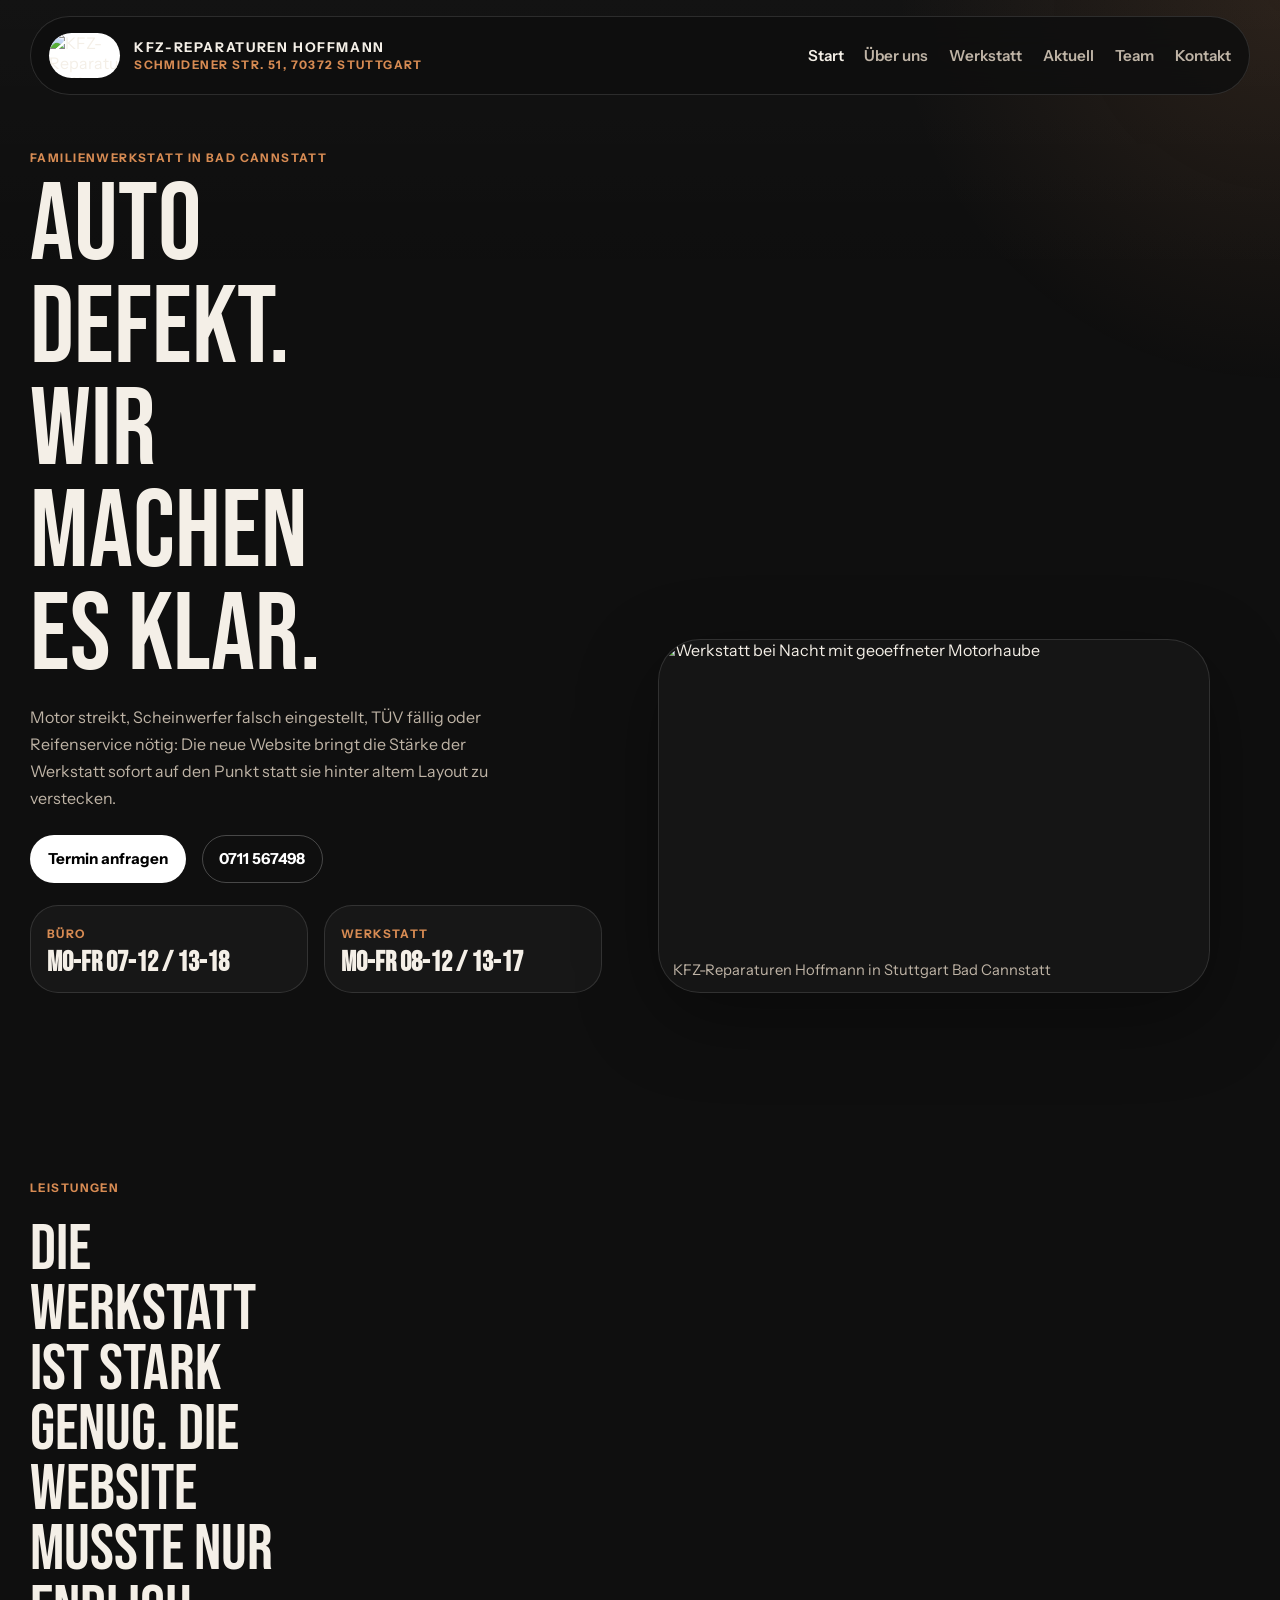
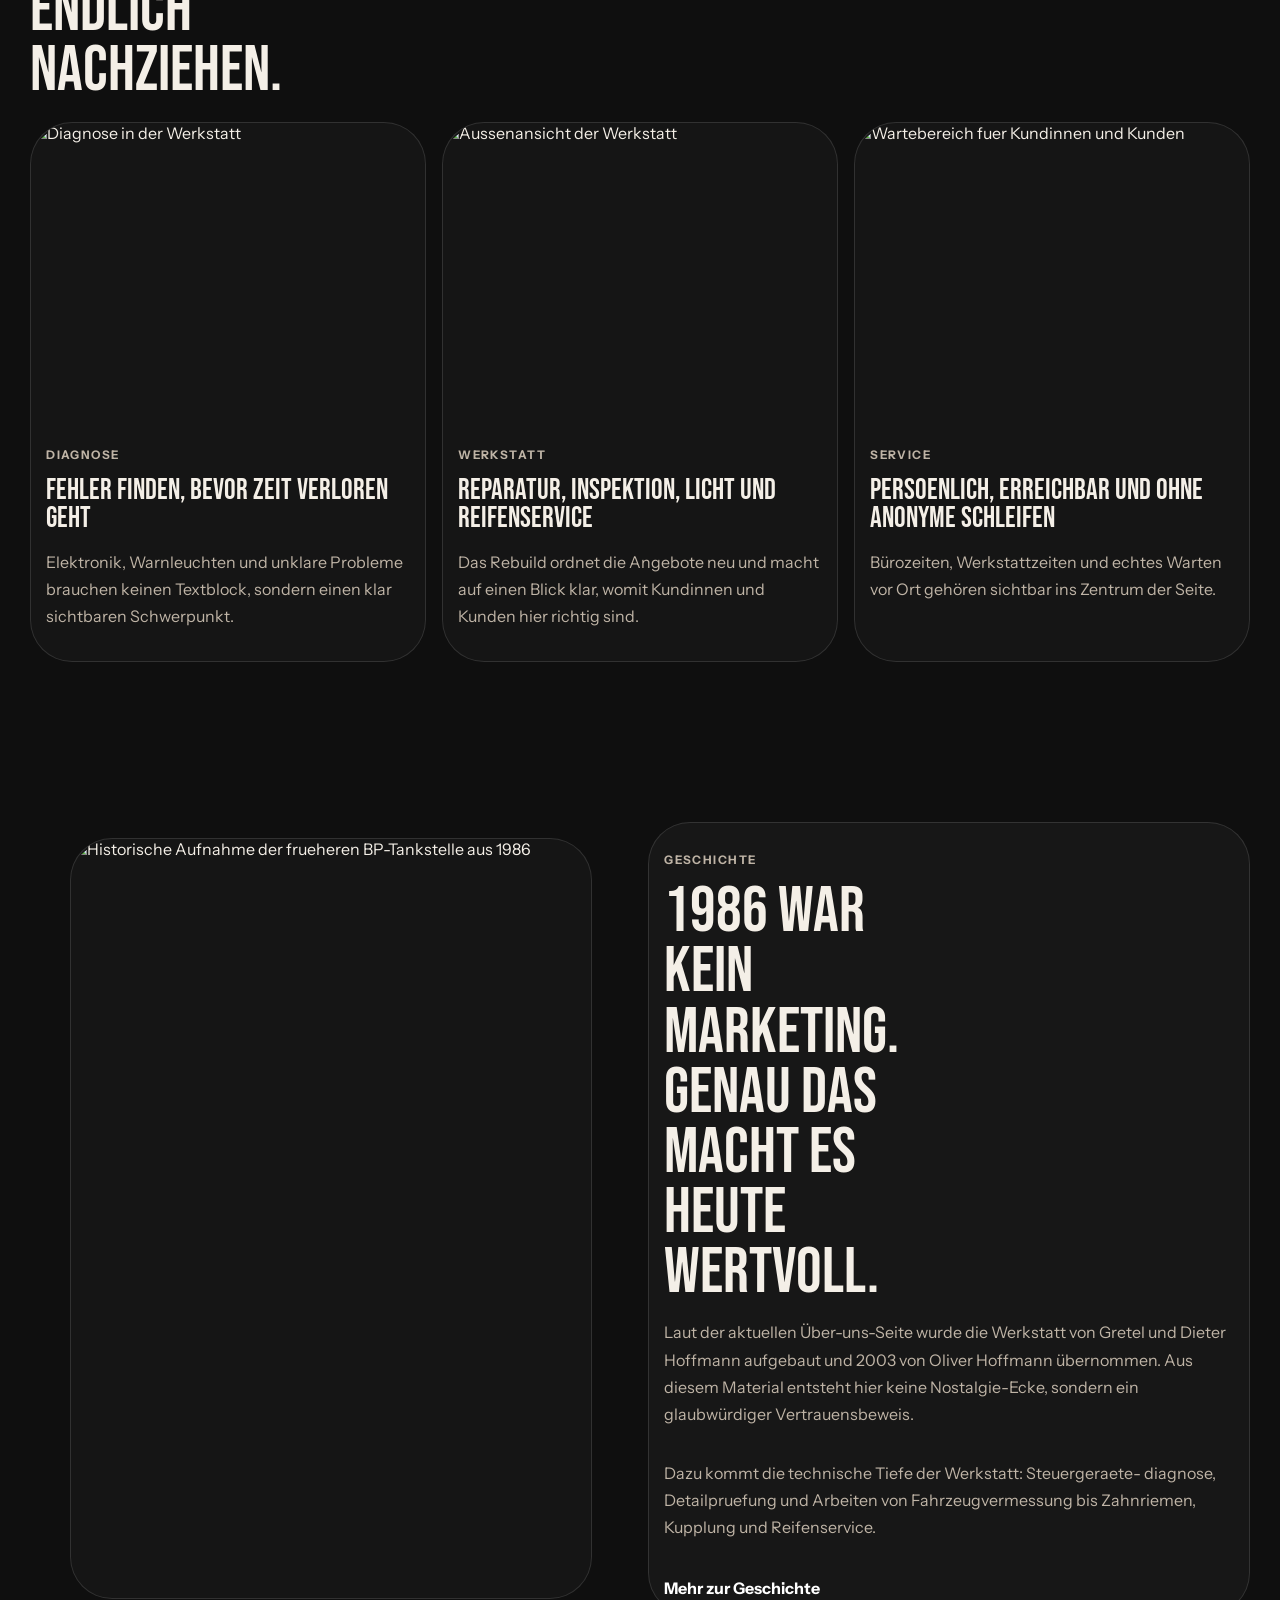
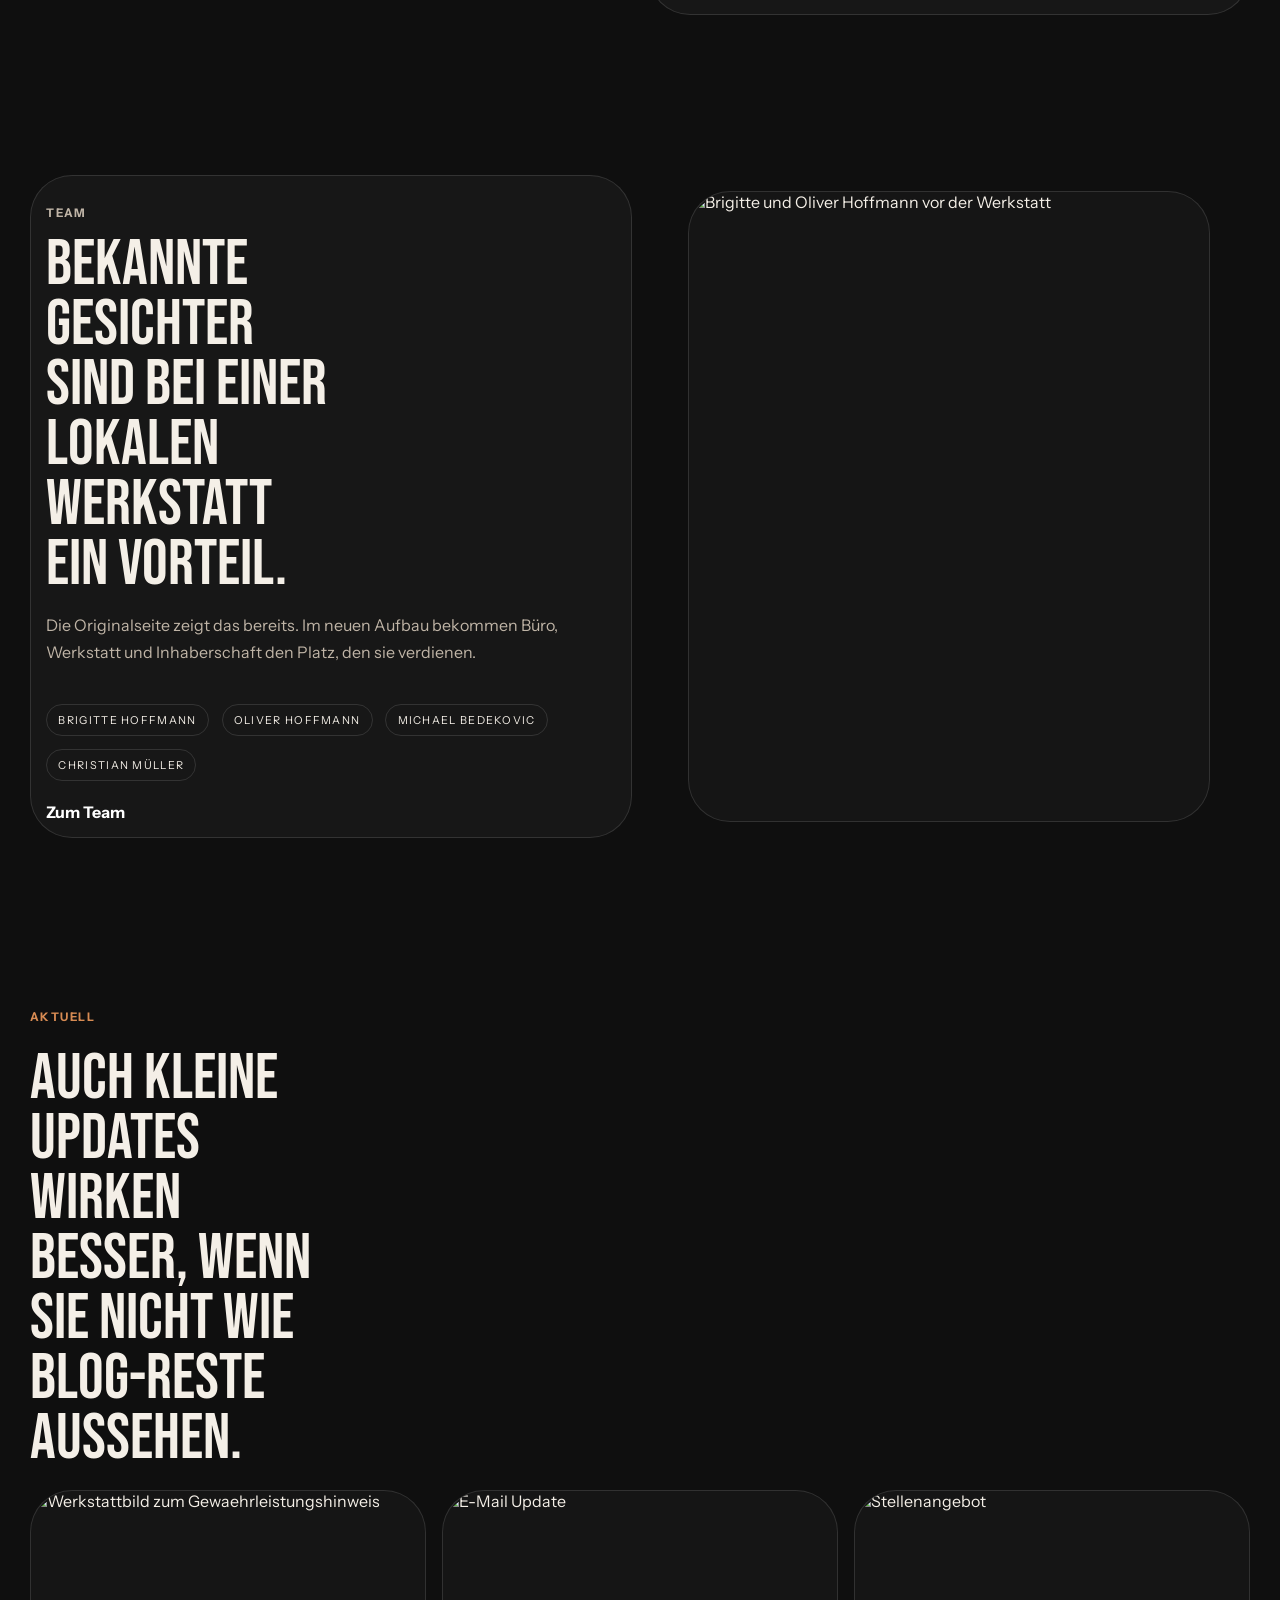
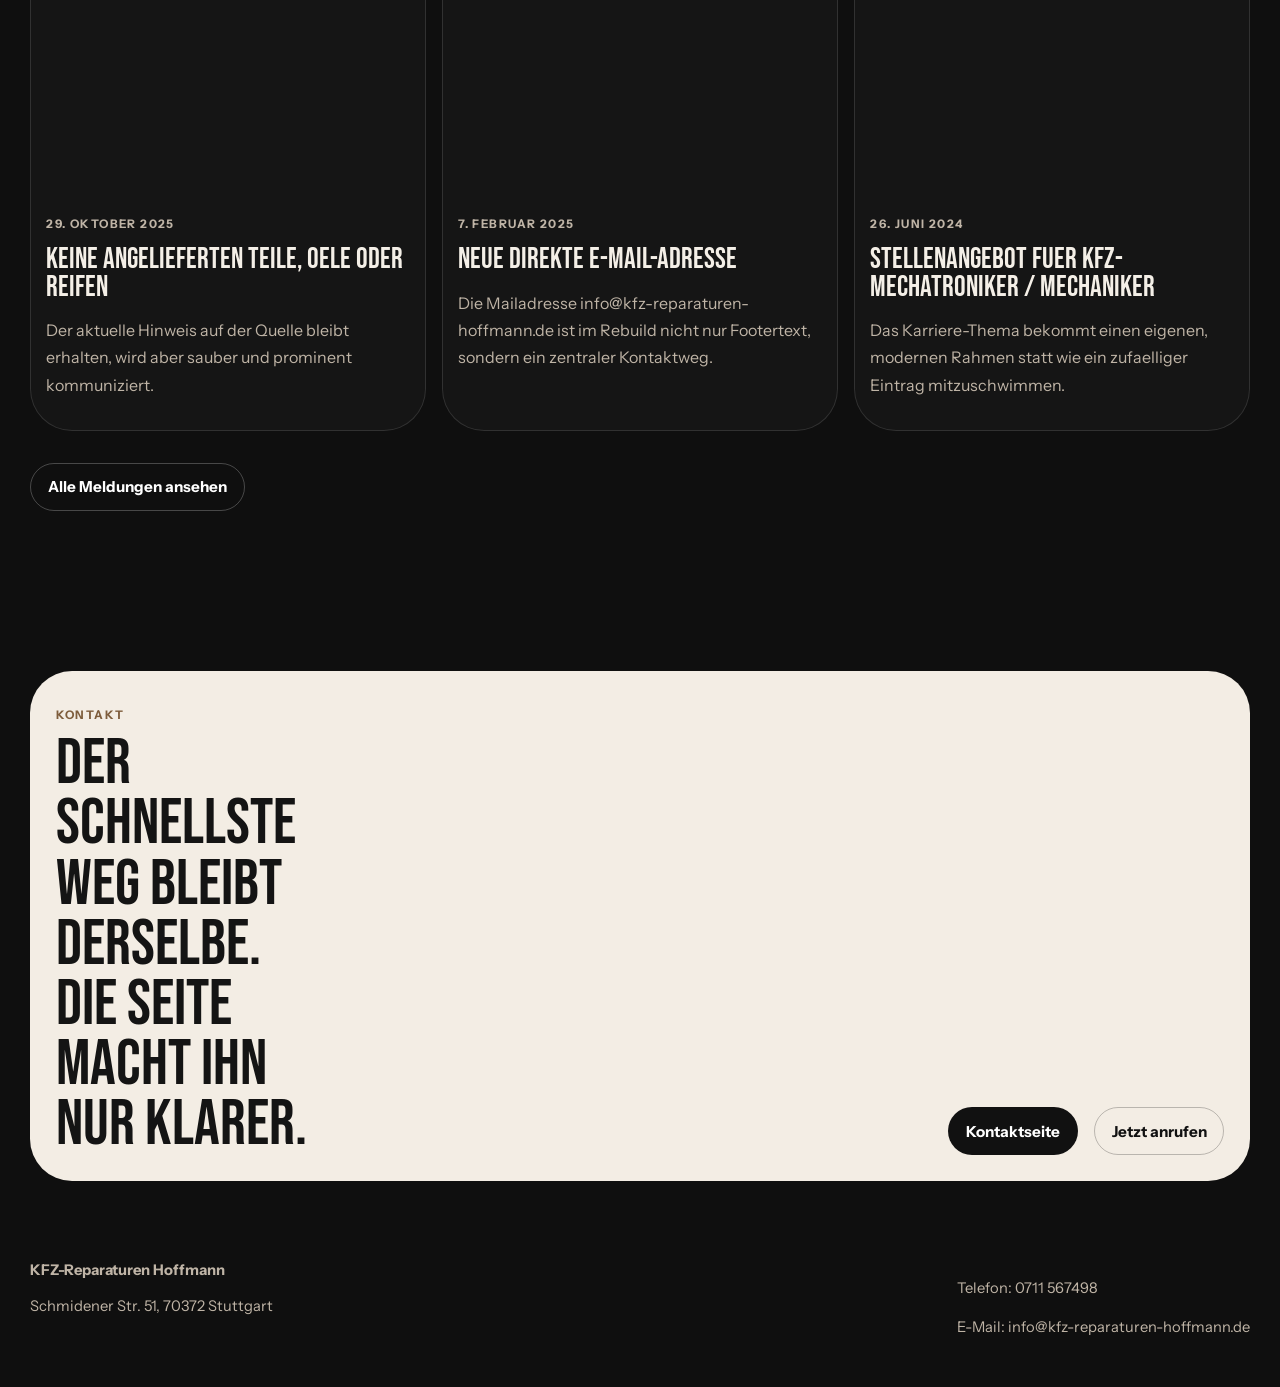
==== index.html @ 2d70da94 "Add files via upload" ====
<!DOCTYPE html>
<html lang="de">
  <head>
    <meta charset="UTF-8" />
    <meta name="viewport" content="width=device-width, initial-scale=1.0" />
    <title>KFZ-Reparaturen Hoffmann | Modernes Rebuild</title>
    <meta
      name="description"
      content="Modernes Rebuild fuer KFZ-Reparaturen Hoffmann mit echten Bildern, klarer Struktur und starker Werkstatt-Praesenz."
    />
    <link rel="preconnect" href="https://fonts.googleapis.com" />
    <link rel="preconnect" href="https://fonts.gstatic.com" crossorigin />
    <link
      href="https://fonts.googleapis.com/css2?family=Bebas+Neue&family=Instrument+Sans:wght@400;500;600;700&display=swap"
      rel="stylesheet"
    />
    <link rel="stylesheet" href="styles.css" />
  </head>
  <body data-page="index.html">
    <header class="site-header">
      <a class="brand" href="index.html">
        <img
          class="brand-mark"
          src="assets/images/Schluesselfreigestellt22.jpg"
          alt="KFZ-Reparaturen Hoffmann"
        />
        <span class="brand-copy">
          <span class="brand-title">KFZ-Reparaturen Hoffmann</span>
          <span class="brand-subtitle">Schmidener Str. 51, 70372 Stuttgart</span>
        </span>
      </a>

      <button
        class="menu-toggle"
        type="button"
        aria-controls="main-nav"
        aria-expanded="false"
      >
        Men&uuml;
      </button>

      <nav id="main-nav" class="main-nav" aria-label="Hauptnavigation">
        <a href="index.html">Start</a>
        <a href="ueber-uns.html">&Uuml;ber uns</a>
        <a href="werkstatt.html">Werkstatt</a>
        <a href="aktuell.html">Aktuell</a>
        <a href="team.html">Team</a>
        <a href="kontakt.html">Kontakt</a>
      </nav>
    </header>

    <main>
      <section class="hero hero--home section">
        <div class="hero-grid">
          <div class="hero-copy reveal">
            <p class="eyebrow">Familienwerkstatt in Bad Cannstatt</p>
            <h1>Auto defekt. Wir machen es klar.</h1>
            <p class="hero-text">
              Motor streikt, Scheinwerfer falsch eingestellt, T&Uuml;V f&auml;llig
              oder Reifenservice n&ouml;tig: Die neue Website bringt die
              St&auml;rke der Werkstatt sofort auf den Punkt statt sie hinter
              altem Layout zu verstecken.
            </p>

            <div class="button-row">
              <a class="button button--solid" href="kontakt.html"
                >Termin anfragen</a
              >
              <a class="button button--line" href="tel:+49711567498"
                >0711 567498</a
              >
            </div>

            <div class="fact-grid">
              <div class="fact-card">
                <span class="fact-label">B&uuml;ro</span>
                <strong>Mo-Fr 07-12 / 13-18</strong>
              </div>
              <div class="fact-card">
                <span class="fact-label">Werkstatt</span>
                <strong>Mo-Fr 08-12 / 13-17</strong>
              </div>
            </div>
          </div>

          <figure class="hero-media reveal">
            <img
              src="assets/images/Head-nacht-motor1920.jpg"
              alt="Werkstatt bei Nacht mit geoeffneter Motorhaube"
            />
            <figcaption class="hero-caption">
              KFZ-Reparaturen Hoffmann in Stuttgart Bad Cannstatt
            </figcaption>
          </figure>
        </div>
      </section>

      <section class="section">
        <div class="section-intro reveal">
          <p class="eyebrow">Leistungen</p>
          <h2>Die Werkstatt ist stark genug. Die Website musste nur endlich nachziehen.</h2>
        </div>

        <div class="grid grid--features">
          <article class="image-card reveal">
            <div class="image-card__media">
              <img
                src="assets/images/131213_ar_KFZ-Hoffmann19-diagnose.jpg"
                alt="Diagnose in der Werkstatt"
                loading="lazy"
              />
            </div>
            <div class="image-card__body">
              <p class="card-kicker">Diagnose</p>
              <h3>Fehler finden, bevor Zeit verloren geht</h3>
              <p>
                Elektronik, Warnleuchten und unklare Probleme brauchen keinen
                Textblock, sondern einen klar sichtbaren Schwerpunkt.
              </p>
            </div>
          </article>

          <article class="image-card reveal">
            <div class="image-card__media">
              <img
                src="assets/images/131211_ar_werkstatt.jpg"
                alt="Aussenansicht der Werkstatt"
                loading="lazy"
              />
            </div>
            <div class="image-card__body">
              <p class="card-kicker">Werkstatt</p>
              <h3>Reparatur, Inspektion, Licht und Reifenservice</h3>
              <p>
                Das Rebuild ordnet die Angebote neu und macht auf einen Blick
                klar, womit Kundinnen und Kunden hier richtig sind.
              </p>
            </div>
          </article>

          <article class="image-card reveal">
            <div class="image-card__media">
              <img
                src="assets/images/131211_ar_Hoffmann-KFZ01-warten.jpg"
                alt="Wartebereich fuer Kundinnen und Kunden"
                loading="lazy"
              />
            </div>
            <div class="image-card__body">
              <p class="card-kicker">Service</p>
              <h3>Persoenlich, erreichbar und ohne anonyme Schleifen</h3>
              <p>
                B&uuml;rozeiten, Werkstattzeiten und echtes Warten vor Ort
                geh&ouml;ren sichtbar ins Zentrum der Seite.
              </p>
            </div>
          </article>
        </div>
      </section>

      <section class="section">
        <div class="split">
          <figure class="panel panel--image reveal">
            <img
              src="assets/images/IMG_KFZHoffmann-BP1986.jpg"
              alt="Historische Aufnahme der frueheren BP-Tankstelle aus 1986"
              loading="lazy"
            />
          </figure>

          <article class="panel panel--text reveal">
            <p class="eyebrow">Geschichte</p>
            <h2>1986 war kein Marketing. Genau das macht es heute wertvoll.</h2>
            <p>
              Laut der aktuellen &Uuml;ber-uns-Seite wurde die Werkstatt von
              Gretel und Dieter Hoffmann aufgebaut und 2003 von Oliver
              Hoffmann &uuml;bernommen. Aus diesem Material entsteht hier keine
              Nostalgie-Ecke, sondern ein glaubw&uuml;rdiger Vertrauensbeweis.
            </p>
            <p>
              Dazu kommt die technische Tiefe der Werkstatt: Steuergeraete-
              diagnose, Detailpruefung und Arbeiten von Fahrzeugvermessung bis
              Zahnriemen, Kupplung und Reifenservice.
            </p>
            <a class="text-link" href="ueber-uns.html">Mehr zur Geschichte</a>
          </article>
        </div>
      </section>

      <section class="section">
        <div class="split">
          <article class="panel panel--text reveal">
            <p class="eyebrow">Team</p>
            <h2>Bekannte Gesichter sind bei einer lokalen Werkstatt ein Vorteil.</h2>
            <p>
              Die Originalseite zeigt das bereits. Im neuen Aufbau bekommen
              B&uuml;ro, Werkstatt und Inhaberschaft den Platz, den sie
              verdienen.
            </p>
            <div class="mini-list">
              <span>Brigitte Hoffmann</span>
              <span>Oliver Hoffmann</span>
              <span>Michael Bedekovic</span>
              <span>Christian M&uuml;ller</span>
            </div>
            <a class="text-link" href="team.html">Zum Team</a>
          </article>

          <figure class="panel panel--image reveal">
            <img
              src="assets/images/131213_ar_KFZ-Hoffmann38-diechefs.jpg"
              alt="Brigitte und Oliver Hoffmann vor der Werkstatt"
              loading="lazy"
            />
          </figure>
        </div>
      </section>

      <section class="section">
        <div class="section-intro reveal">
          <p class="eyebrow">Aktuell</p>
          <h2>Auch kleine Updates wirken besser, wenn sie nicht wie Blog-Reste aussehen.</h2>
        </div>

        <div class="grid grid--news">
          <article class="news-card reveal">
            <img
              src="assets/images/kfz-werkstatt-pexels-maltelu-2244746.jpg"
              alt="Werkstattbild zum Gewaehrleistungshinweis"
              loading="lazy"
            />
            <div class="news-card__body">
              <p class="news-date">29. Oktober 2025</p>
              <h3>Keine angelieferten Teile, Oele oder Reifen</h3>
              <p>
                Der aktuelle Hinweis auf der Quelle bleibt erhalten, wird aber
                sauber und prominent kommuniziert.
              </p>
            </div>
          </article>

          <article class="news-card reveal">
            <img
              src="assets/images/e-Mail-pexels-padrinan-1591062.jpg"
              alt="E-Mail Update"
              loading="lazy"
            />
            <div class="news-card__body">
              <p class="news-date">7. Februar 2025</p>
              <h3>Neue direkte E-Mail-Adresse</h3>
              <p>
                Die Mailadresse info@kfz-reparaturen-hoffmann.de ist im
                Rebuild nicht nur Footertext, sondern ein zentraler Kontaktweg.
              </p>
            </div>
          </article>

          <article class="news-card reveal">
            <img
              src="assets/images/bewerbung-pexels-fauxels-3184465.jpg"
              alt="Stellenangebot"
              loading="lazy"
            />
            <div class="news-card__body">
              <p class="news-date">26. Juni 2024</p>
              <h3>Stellenangebot fuer KFZ-Mechatroniker / Mechaniker</h3>
              <p>
                Das Karriere-Thema bekommt einen eigenen, modernen Rahmen statt
                wie ein zufaelliger Eintrag mitzuschwimmen.
              </p>
            </div>
          </article>
        </div>

        <div class="section-cta reveal">
          <a class="button button--line" href="aktuell.html">Alle Meldungen ansehen</a>
        </div>
      </section>

      <section class="section">
        <div class="cta-panel reveal">
          <div>
            <p class="eyebrow">Kontakt</p>
            <h2>Der schnellste Weg bleibt derselbe. Die Seite macht ihn nur klarer.</h2>
          </div>
          <div class="button-row">
            <a class="button button--solid" href="kontakt.html">Kontaktseite</a>
            <a class="button button--line" href="tel:+49711567498">Jetzt anrufen</a>
          </div>
        </div>
      </section>
    </main>

    <footer class="site-footer">
      <div>
        <strong>KFZ-Reparaturen Hoffmann</strong>
        <p>Schmidener Str. 51, 70372 Stuttgart</p>
      </div>
      <div>
        <p>Telefon: 0711 567498</p>
        <p>E-Mail: info@kfz-reparaturen-hoffmann.de</p>
      </div>
    </footer>

    <script src="script.js"></script>
  </body>
</html>
---- styles.css ----
:root {
  --bg: #0f0f0f;
  --bg-soft: #171717;
  --panel: #151515;
  --line: rgba(255, 255, 255, 0.12);
  --line-strong: rgba(255, 255, 255, 0.24);
  --text: #f4efe7;
  --muted: #bfb4a6;
  --accent: #d78b53;
  --shadow: 0 24px 80px rgba(0, 0, 0, 0.35);
  --radius-sm: 18px;
  --radius-md: 28px;
  --radius-lg: 42px;
  --content: 1220px;
}

*,
*::before,
*::after {
  box-sizing: border-box;
}

html {
  scroll-behavior: smooth;
}

body {
  margin: 0;
  font-family: "Instrument Sans", sans-serif;
  background: var(--bg);
  color: var(--text);
}

body::before {
  content: "";
  position: fixed;
  inset: 0;
  pointer-events: none;
  background:
    radial-gradient(circle at top right, rgba(215, 139, 83, 0.12), transparent 24rem),
    linear-gradient(180deg, rgba(255, 255, 255, 0.02), transparent 18rem);
  z-index: -1;
}

img {
  display: block;
  max-width: 100%;
}

a {
  color: inherit;
  text-decoration: none;
}

button,
input,
textarea {
  font: inherit;
}

.site-header,
.section,
.site-footer {
  width: min(calc(100% - 2rem), var(--content));
  margin-inline: auto;
}

.site-header {
  position: sticky;
  top: 1rem;
  z-index: 20;
  margin-top: 1rem;
  padding: 1rem 1.15rem;
  display: flex;
  align-items: center;
  justify-content: space-between;
  gap: 1rem;
  background: rgba(15, 15, 15, 0.86);
  border: 1px solid var(--line);
  border-radius: 999px;
  backdrop-filter: blur(16px);
}

.brand {
  display: flex;
  align-items: center;
  gap: 0.9rem;
  min-width: 0;
}

.brand-mark {
  width: 4.4rem;
  height: 2.8rem;
  object-fit: cover;
  border-radius: 999px;
  background: white;
}

.brand-copy {
  display: grid;
  gap: 0.14rem;
}

.brand-title,
.brand-subtitle,
.eyebrow,
.fact-label,
.card-kicker,
.news-date,
.contact-label,
.hours-label,
.mini-list span {
  text-transform: uppercase;
  letter-spacing: 0.12em;
}

.brand-title {
  font-size: 0.84rem;
  font-weight: 700;
}

.brand-subtitle,
.eyebrow,
.fact-label,
.card-kicker,
.news-date,
.contact-label,
.hours-label {
  color: var(--accent);
  font-size: 0.74rem;
  font-weight: 700;
}

.main-nav {
  display: flex;
  align-items: center;
  gap: 1.3rem;
}

.main-nav a {
  color: var(--muted);
  font-weight: 600;
  font-size: 0.95rem;
}

.main-nav a:hover,
.main-nav a:focus-visible,
.main-nav a.is-active {
  color: var(--text);
}

.menu-toggle {
  display: none;
  border: 0;
  border-radius: 999px;
  padding: 0.72rem 0.92rem;
  background: white;
  color: black;
  font-weight: 700;
  cursor: pointer;
}

.section {
  padding: 5rem 0;
}

.hero,
.page-hero {
  padding-top: 2.75rem;
}

.hero-grid,
.split,
.grid,
.contact-layout,
.hours-grid,
.arrival-layout {
  display: grid;
  gap: 1rem;
}

.hero-grid {
  grid-template-columns: 0.95fr 1.05fr;
  align-items: end;
}

.hero-copy {
  padding-bottom: 1rem;
}

h1,
h2,
h3 {
  margin: 0;
  font-family: "Bebas Neue", sans-serif;
  line-height: 0.94;
  font-weight: 400;
}

h1 {
  max-width: 7ch;
  font-size: clamp(3.8rem, 8.5vw, 7.25rem);
  margin-top: 0.45rem;
}

h2 {
  max-width: 11ch;
  font-size: clamp(2.35rem, 5vw, 4.25rem);
}

h3 {
  font-size: clamp(1.45rem, 2.3vw, 1.95rem);
  margin-top: 0.6rem;
}

.hero-text,
.section-intro > p:last-child,
.image-card__body p,
.panel--text p,
.news-card__body p,
.site-footer p,
.team-copy p,
.contact-form label,
.arrival-copy p,
.hours-card p,
.page-hero__copy p {
  color: var(--muted);
  line-height: 1.7;
}

.hero-text {
  max-width: 42ch;
  margin: 1rem 0 0;
}

.button-row {
  display: flex;
  flex-wrap: wrap;
  gap: 1rem;
  margin-top: 1.4rem;
}

.button {
  min-height: 3rem;
  padding: 0 1.05rem;
  border-radius: 999px;
  display: inline-flex;
  align-items: center;
  justify-content: center;
  border: 1px solid transparent;
  font-weight: 700;
  font-size: 0.95rem;
  cursor: pointer;
  transition: background-color 180ms ease, color 180ms ease, border-color 180ms ease;
}

.button--solid {
  background: white;
  color: black;
}

.button--solid:hover,
.button--solid:focus-visible {
  background: #ece4d8;
}

.button--line {
  border-color: var(--line-strong);
  color: white;
}

.button--line:hover,
.button--line:focus-visible {
  border-color: white;
}

.hero-media,
.panel,
.image-card,
.news-card,
.team-card,
.hours-card,
.contact-card,
.contact-form,
.arrival-card,
.cta-panel {
  border-radius: var(--radius-lg);
  overflow: hidden;
}

.hero-media,
.panel,
.image-card,
.news-card,
.team-card,
.hours-card,
.contact-card,
.contact-form,
.arrival-card {
  background: var(--panel);
  border: 1px solid var(--line);
}

.hero-media {
  box-shadow: var(--shadow);
}

.hero-media img {
  width: 100%;
  aspect-ratio: 16 / 9;
  object-fit: cover;
}

.hero-caption {
  padding: 0.7rem 0.9rem 0.85rem;
  color: var(--muted);
  font-size: 0.92rem;
}

.fact-grid {
  margin-top: 1.4rem;
  display: grid;
  grid-template-columns: repeat(2, minmax(0, 1fr));
  gap: 1rem;
}

.fact-card,
.hours-card,
.contact-card {
  padding: 1rem;
}

.fact-card {
  border: 1px solid var(--line);
  border-radius: var(--radius-md);
  background: var(--bg-soft);
}

.fact-card strong,
.hours-card strong,
.contact-link {
  display: block;
  margin-top: 0.45rem;
  font-family: "Bebas Neue", sans-serif;
  font-size: clamp(1.45rem, 2.2vw, 2.1rem);
  line-height: 0.95;
}

.section-intro {
  display: grid;
  gap: 0.8rem;
  margin-bottom: 1.3rem;
}

.grid--features,
.grid--news,
.grid--three {
  grid-template-columns: repeat(3, minmax(0, 1fr));
}

.grid--team {
  grid-template-columns: repeat(4, minmax(0, 1fr));
}

.grid--two,
.hours-grid {
  grid-template-columns: repeat(2, minmax(0, 1fr));
}

.image-card__media img,
.news-card img,
.team-card img,
.panel--image img,
.arrival-card img,
.page-hero__media img {
  width: 100%;
  object-fit: cover;
}

.image-card__media img,
.news-card img {
  aspect-ratio: 4 / 3;
}

.page-hero__media {
  width: min(calc(100% - 2rem), var(--content));
  margin-inline: auto;
  overflow: hidden;
  border-radius: var(--radius-lg);
  border: 1px solid var(--line);
  background: var(--panel);
}

.page-hero__media img {
  aspect-ratio: 16 / 5.5;
}

.page-hero__copy {
  width: min(calc(100% - 2rem), var(--content));
  margin-inline: auto;
  padding-top: 1.25rem;
  display: grid;
  gap: 0.5rem;
}

.image-card__body,
.news-card__body,
.team-copy,
.panel--text,
.arrival-copy,
.contact-form {
  padding: 0.95rem;
}

.panel--text {
  display: flex;
  flex-direction: column;
  justify-content: center;
  background: var(--bg-soft);
}

.panel--image img {
  height: 100%;
  min-height: 24rem;
}

.split {
  grid-template-columns: 1fr 1fr;
  align-items: stretch;
}

.mini-list {
  display: flex;
  flex-wrap: wrap;
  gap: 0.8rem;
  margin-top: 1.4rem;
}

.mini-list span {
  padding: 0.5rem 0.7rem;
  border-radius: 999px;
  border: 1px solid var(--line);
  color: var(--text);
  font-size: 0.68rem;
}

.text-link {
  color: white;
  font-weight: 700;
  display: inline-block;
  margin-top: 1.3rem;
}

.text-link:hover,
.text-link:focus-visible {
  color: var(--accent);
}

.section-cta {
  margin-top: 2rem;
}

.cta-panel {
  background: #f3ede4;
  color: #141414;
  padding: 1.6rem;
  display: flex;
  align-items: end;
  justify-content: space-between;
  gap: 1rem;
}

.cta-panel .eyebrow {
  color: #7e5d3c;
}

.cta-panel h2 {
  max-width: 10ch;
}

.cta-panel .button--solid {
  background: #111111;
  color: white;
}

.cta-panel .button--line {
  border-color: rgba(0, 0, 0, 0.24);
  color: #111111;
}

.cta-panel .button--line:hover,
.cta-panel .button--line:focus-visible {
  border-color: #111111;
}

.detail-card {
  padding: 1rem;
  border: 1px solid var(--line);
  border-radius: var(--radius-lg);
  background: var(--panel);
}

.detail-card p {
  color: var(--muted);
  line-height: 1.7;
}

.team-card img {
  aspect-ratio: 4 / 5;
}

.role {
  margin-top: 0.4rem;
  color: var(--accent);
  text-transform: uppercase;
  letter-spacing: 0.12em;
  font-size: 0.68rem;
  font-weight: 700;
}

.contact-layout {
  grid-template-columns: 0.9fr 1.1fr;
  align-items: start;
}

.contact-stack {
  display: grid;
  gap: 1rem;
}

.contact-link {
  word-break: break-word;
}

.contact-form {
  display: grid;
  gap: 1rem;
}

.contact-form label {
  display: grid;
  gap: 0.45rem;
  font-weight: 600;
}

.contact-form input,
.contact-form textarea {
  width: 100%;
  border: 1px solid var(--line);
  border-radius: var(--radius-sm);
  background: #111111;
  color: var(--text);
  padding: 0.82rem 0.9rem;
}

.contact-form input:focus,
.contact-form textarea:focus {
  outline: 2px solid rgba(215, 139, 83, 0.3);
  border-color: rgba(215, 139, 83, 0.5);
}

.form-note {
  color: var(--muted);
}

.arrival-layout {
  grid-template-columns: 1fr 1fr;
}

.arrival-card img {
  aspect-ratio: 16 / 10;
}

.arrival-copy {
  background: var(--bg-soft);
}

.site-footer {
  padding: 0 0 2rem;
  display: flex;
  justify-content: space-between;
  gap: 1rem;
  color: var(--muted);
  font-size: 0.92rem;
}

.reveal {
  opacity: 0;
  transform: translateY(20px);
  transition: opacity 600ms ease, transform 600ms ease;
}

.reveal.is-visible {
  opacity: 1;
  transform: translateY(0);
}

@media (max-width: 1100px) {
  .hero-grid,
  .split,
  .grid--features,
  .grid--news,
  .grid--three,
  .contact-layout,
  .arrival-layout {
    grid-template-columns: 1fr;
  }

  .grid--team {
    grid-template-columns: repeat(2, minmax(0, 1fr));
  }

  .cta-panel {
    flex-direction: column;
    align-items: start;
  }
}

@media (max-width: 760px) {
  .site-header {
    display: grid;
    grid-template-columns: 1fr auto;
    border-radius: 30px;
  }

  .menu-toggle {
    display: inline-flex;
    align-items: center;
    justify-content: center;
  }

  .main-nav {
    grid-column: 1 / -1;
    display: none;
    flex-direction: column;
    align-items: flex-start;
    gap: 0.9rem;
    padding-top: 0.6rem;
  }

  .main-nav.is-open {
    display: flex;
  }

  .section {
    padding: 3.75rem 0;
  }

  h1 {
    font-size: clamp(3rem, 16vw, 4.75rem);
  }

  h2 {
    max-width: none;
    font-size: clamp(2rem, 10vw, 3.2rem);
  }

  .fact-grid,
  .grid--two,
  .hours-grid {
    grid-template-columns: 1fr;
  }

  .grid--team {
    grid-template-columns: 1fr;
  }

  .panel--image img {
    min-height: 16rem;
  }

  .site-footer {
    flex-direction: column;
  }

  .brand-mark {
    width: 3.6rem;
    height: 2.4rem;
  }
}
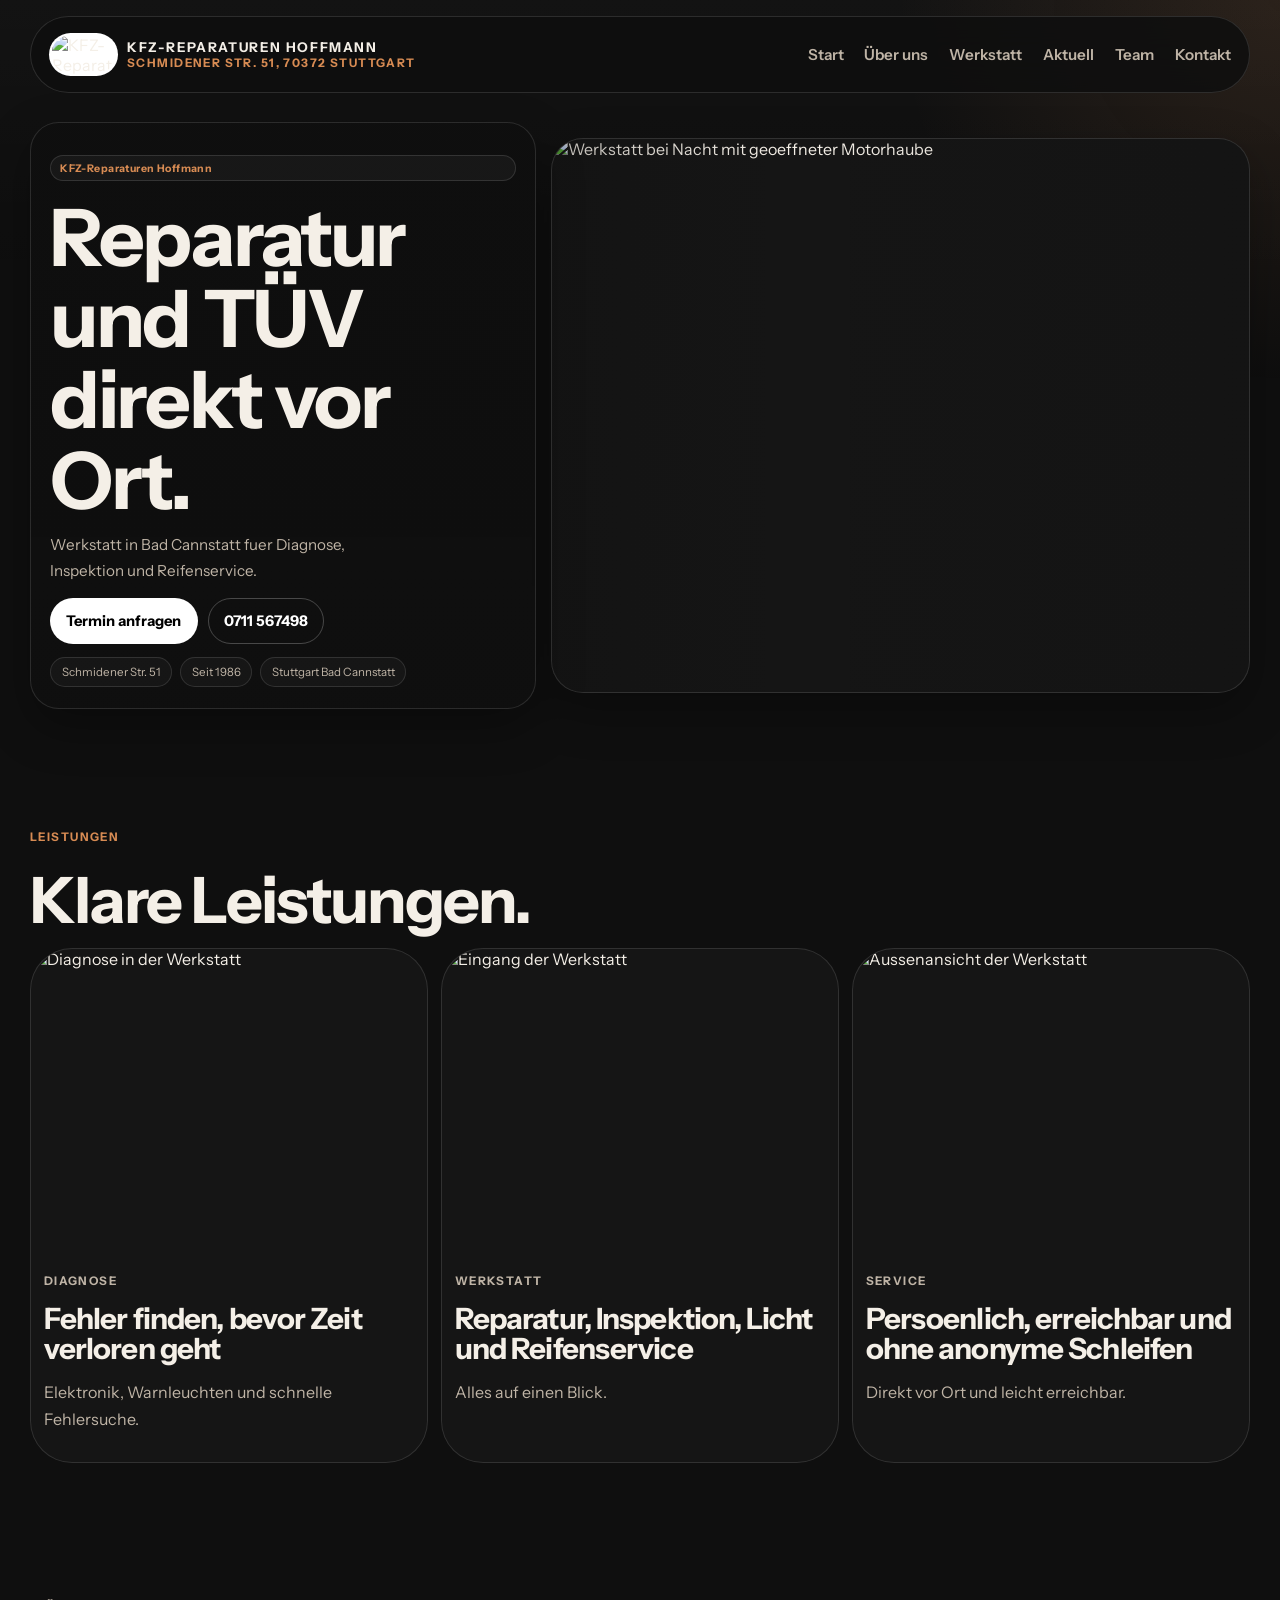
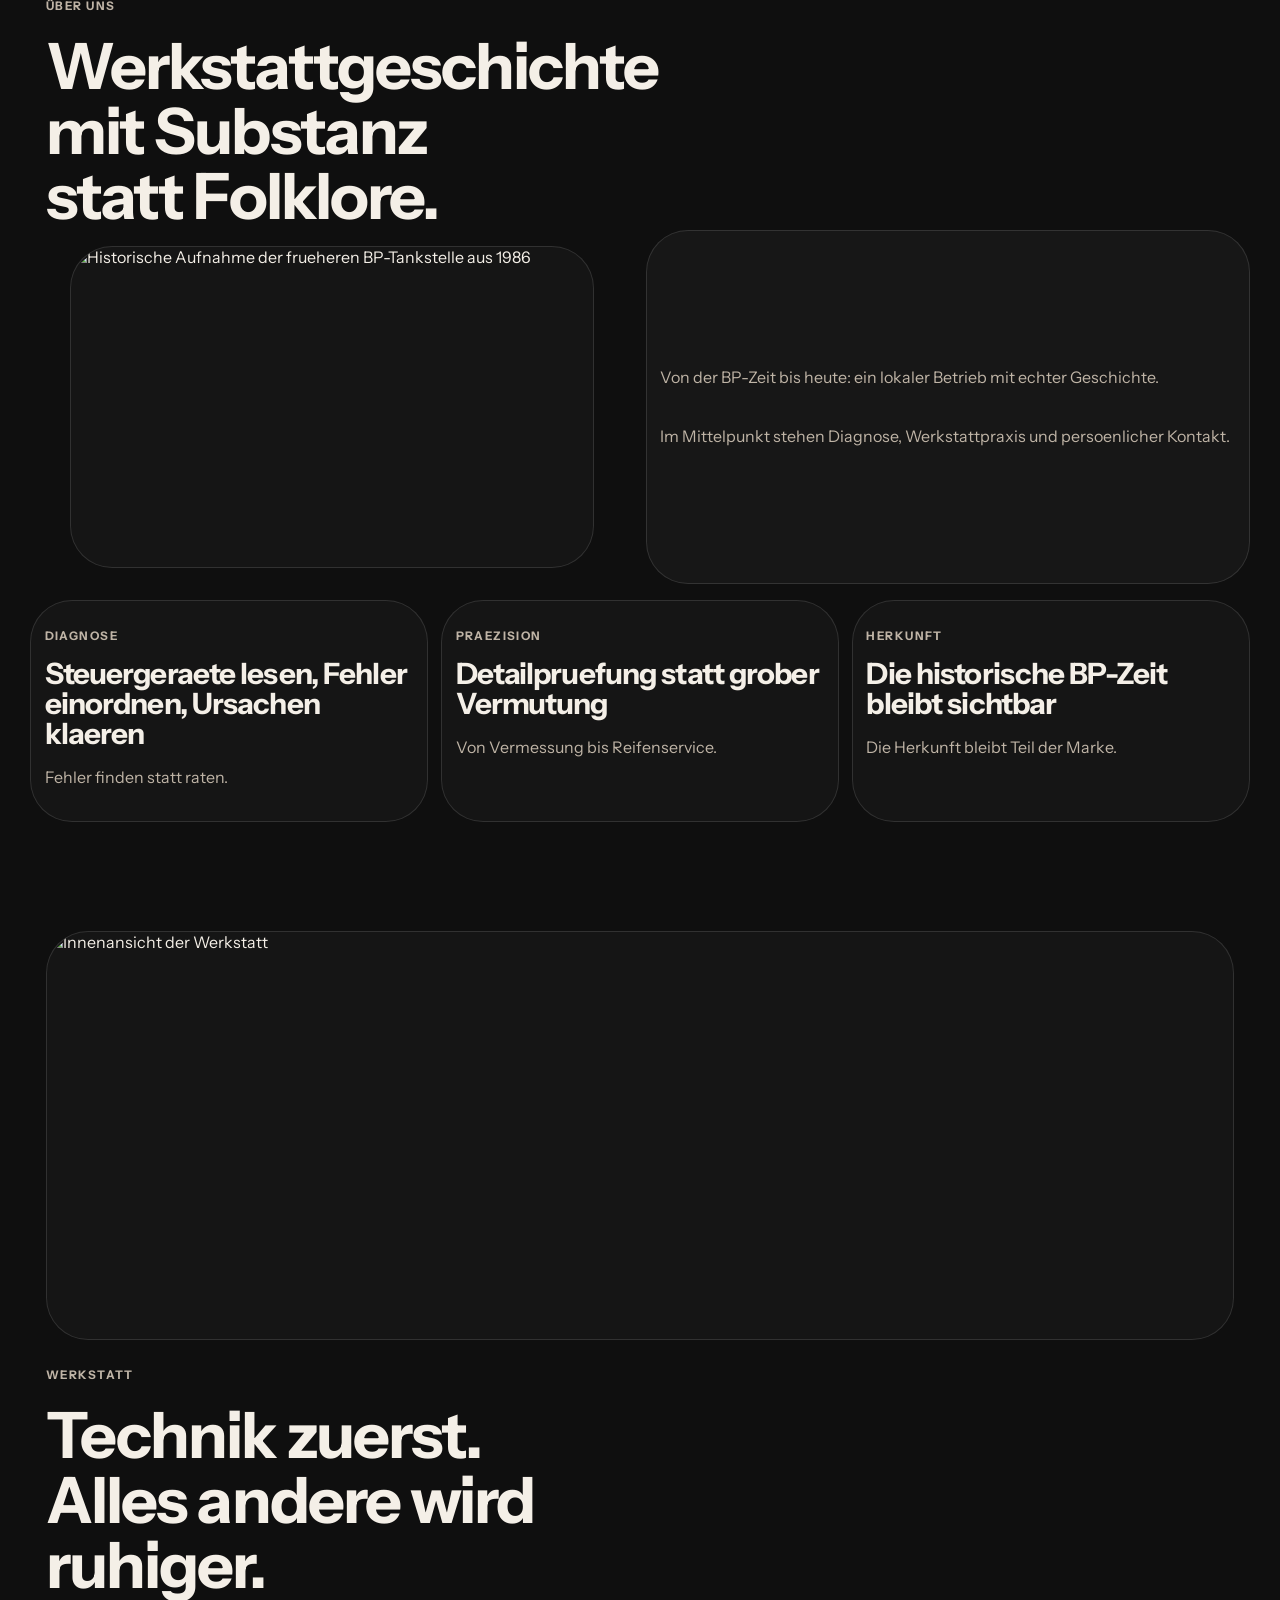
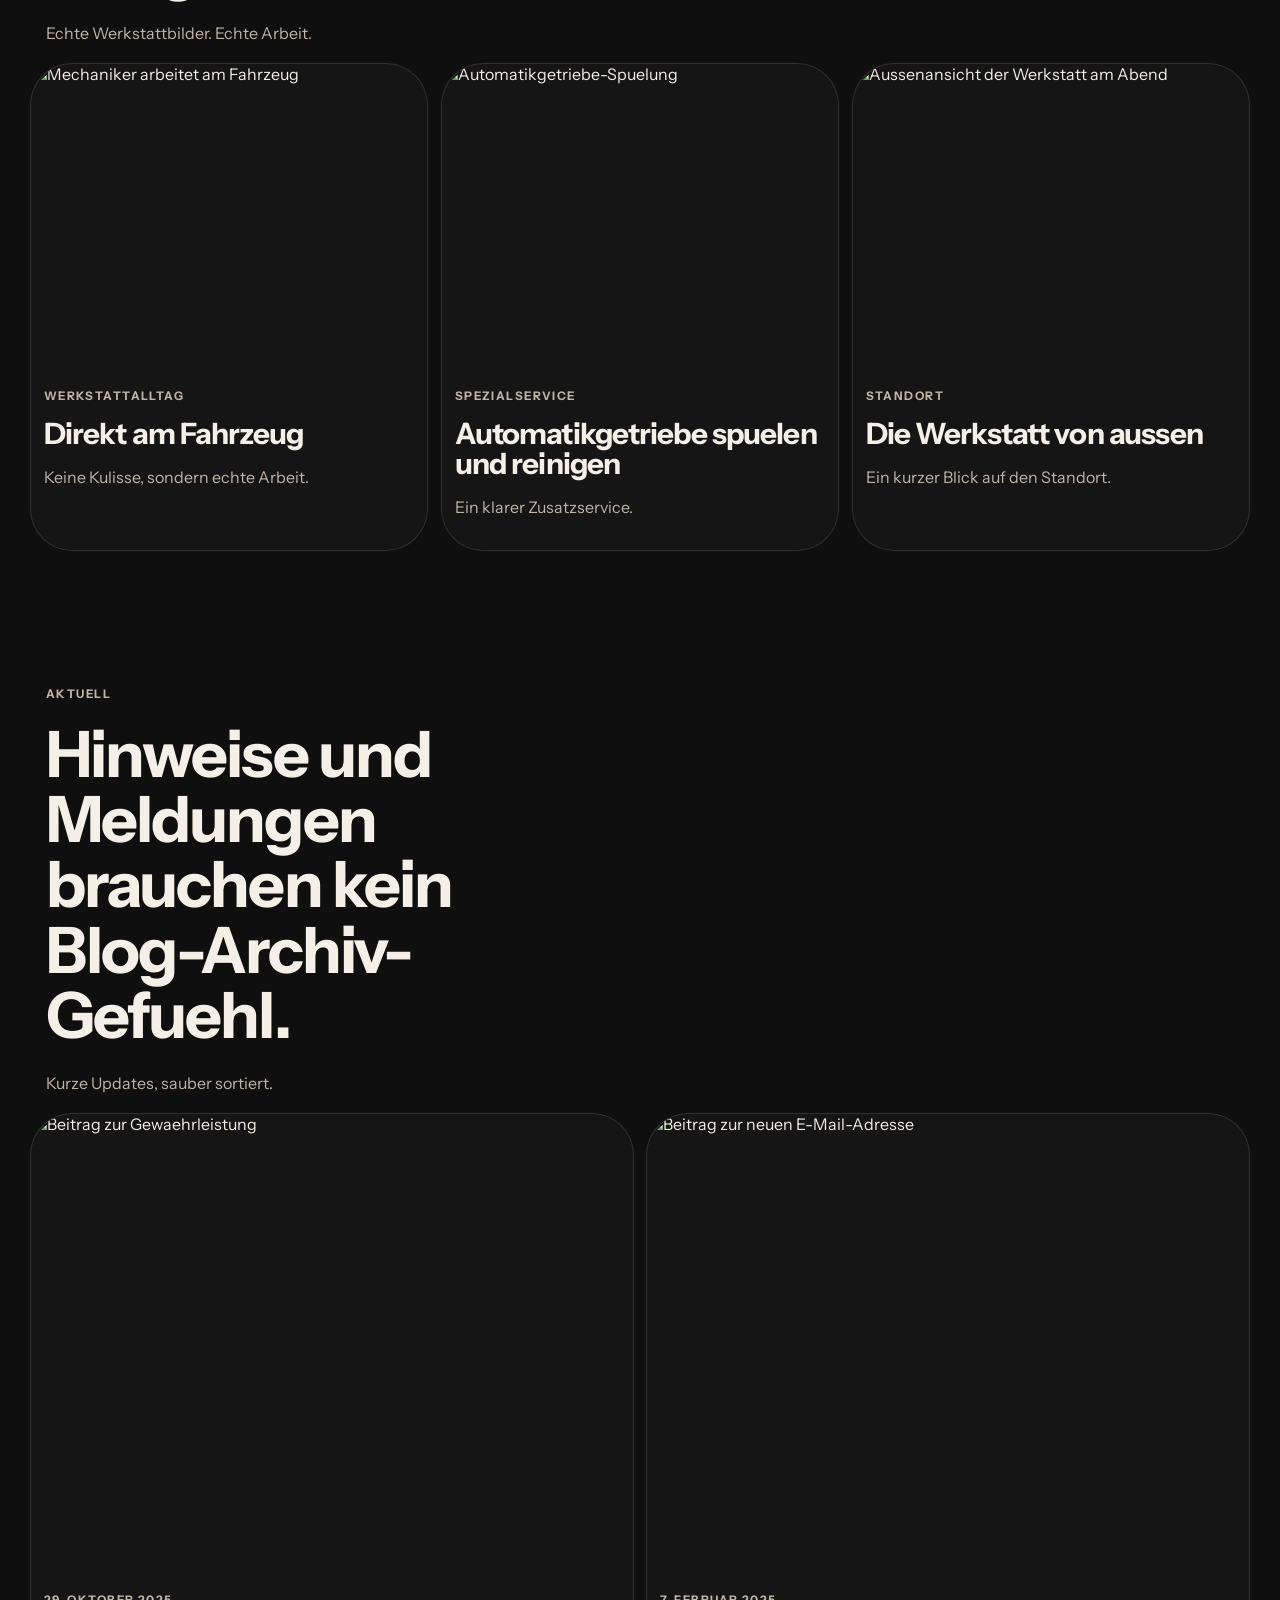
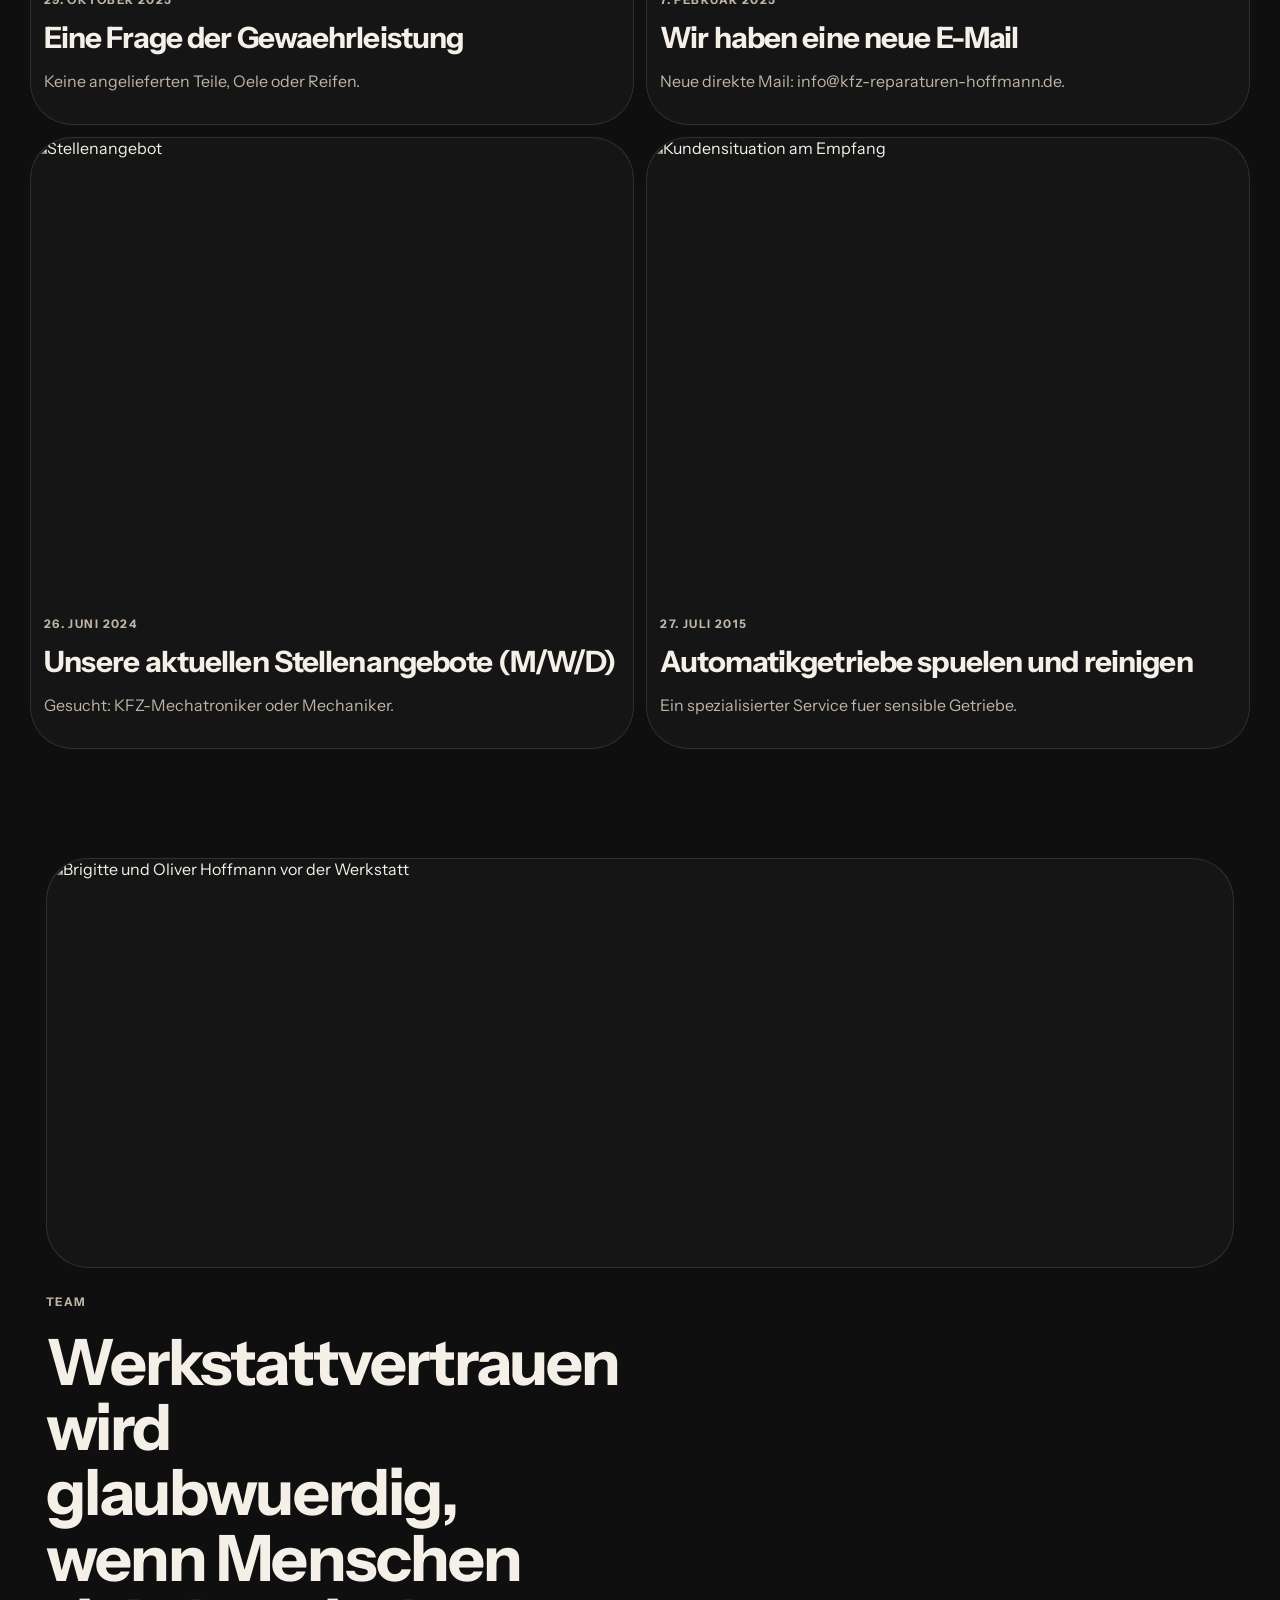
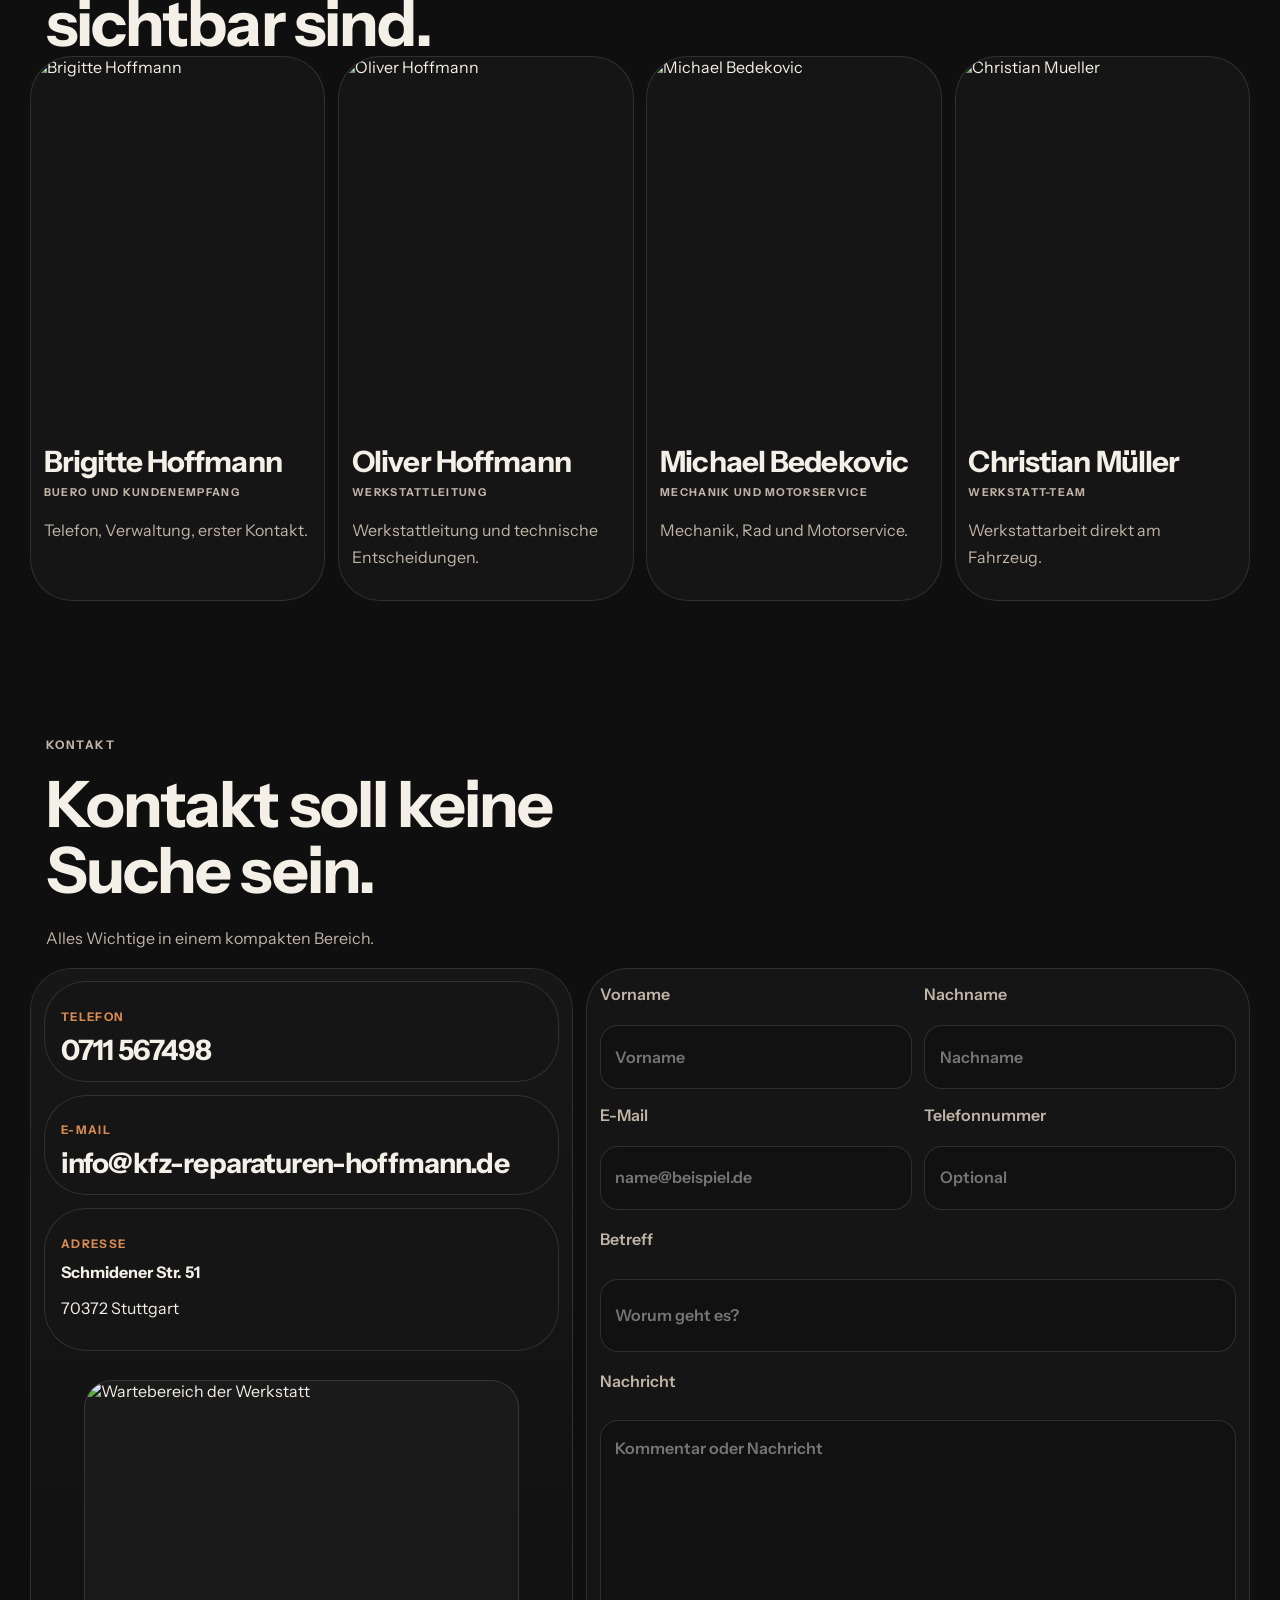
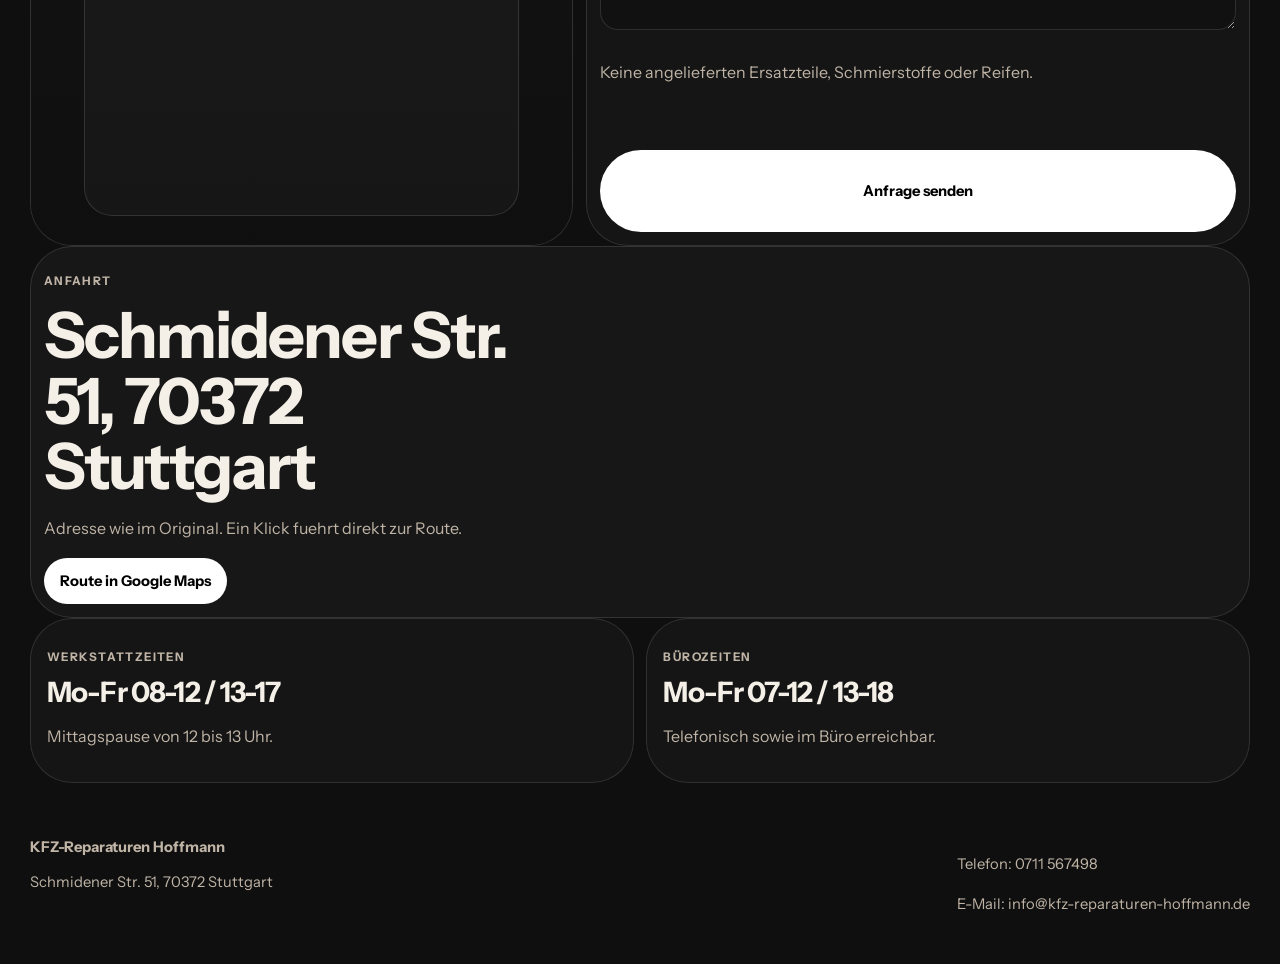
==== commit cc40c873: "Rename one-page.html to index.html" ====
--- a/index.html
+++ b/index.html
@@ -3,10 +3,10 @@
   <head>
     <meta charset="UTF-8" />
     <meta name="viewport" content="width=device-width, initial-scale=1.0" />
-    <title>KFZ-Reparaturen Hoffmann | Modernes Rebuild</title>
+    <title>KFZ-Reparaturen Hoffmann | One Page Preview</title>
     <meta
       name="description"
-      content="Modernes Rebuild fuer KFZ-Reparaturen Hoffmann mit echten Bildern, klarer Struktur und starker Werkstatt-Praesenz."
+      content="Einseitiges Rebuild fuer KFZ-Reparaturen Hoffmann mit echten Bildern und modernem UI."
     />
     <link rel="preconnect" href="https://fonts.googleapis.com" />
     <link rel="preconnect" href="https://fonts.gstatic.com" crossorigin />
@@ -14,14 +14,1065 @@
       href="https://fonts.googleapis.com/css2?family=Bebas+Neue&family=Instrument+Sans:wght@400;500;600;700&display=swap"
       rel="stylesheet"
     />
-    <link rel="stylesheet" href="styles.css" />
+    <style>
+      :root {
+        --bg: #0f0f0f;
+        --bg-soft: #171717;
+        --panel: #151515;
+        --line: rgba(255, 255, 255, 0.12);
+        --line-strong: rgba(255, 255, 255, 0.24);
+        --text: #f4efe7;
+        --muted: #bfb4a6;
+        --accent: #d78b53;
+        --shadow: 0 24px 80px rgba(0, 0, 0, 0.35);
+        --radius-sm: 18px;
+        --radius-md: 28px;
+        --radius-lg: 42px;
+        --content: 1220px;
+      }
+
+      *,
+      *::before,
+      *::after {
+        box-sizing: border-box;
+      }
+
+      html {
+        scroll-behavior: smooth;
+      }
+
+      body {
+        margin: 0;
+        font-family: "Instrument Sans", sans-serif;
+        background: var(--bg);
+        color: var(--text);
+      }
+
+      body::before {
+        content: "";
+        position: fixed;
+        inset: 0;
+        pointer-events: none;
+        background:
+          radial-gradient(circle at top right, rgba(215, 139, 83, 0.12), transparent 24rem),
+          linear-gradient(180deg, rgba(255, 255, 255, 0.02), transparent 18rem);
+        z-index: -1;
+      }
+
+      img {
+        display: block;
+        max-width: 100%;
+      }
+
+      a {
+        color: inherit;
+        text-decoration: none;
+      }
+
+      button,
+      input,
+      textarea {
+        font: inherit;
+      }
+
+      .site-header,
+      .section,
+      .site-footer {
+        width: min(calc(100% - 2rem), var(--content));
+        margin-inline: auto;
+      }
+
+      .site-header {
+        position: sticky;
+        top: 1rem;
+        z-index: 20;
+        margin-top: 1rem;
+        padding: 1rem 1.15rem;
+        display: flex;
+        align-items: center;
+        justify-content: space-between;
+        gap: 1rem;
+        background: rgba(15, 15, 15, 0.86);
+        border: 1px solid var(--line);
+        border-radius: 999px;
+        backdrop-filter: blur(16px);
+      }
+
+      .brand {
+        display: flex;
+        align-items: center;
+        gap: 0.55rem;
+        min-width: 0;
+      }
+
+      .brand-mark {
+        width: 4.3rem;
+        height: 2.7rem;
+        object-fit: contain;
+        padding: 0.14rem;
+        flex: 0 0 auto;
+        border-radius: 999px;
+        background: white;
+      }
+
+      .brand-copy {
+        display: grid;
+        gap: 0.08rem;
+        min-width: 0;
+      }
+
+      .brand-title,
+      .brand-subtitle,
+      .eyebrow,
+      .fact-label,
+      .card-kicker,
+      .news-date,
+      .contact-label,
+      .hours-label,
+      .mini-list span {
+        text-transform: uppercase;
+        letter-spacing: 0.12em;
+      }
+
+      .brand-title {
+        font-size: 0.8rem;
+        font-weight: 700;
+      }
+
+      .brand-subtitle,
+      .eyebrow,
+      .fact-label,
+      .card-kicker,
+      .news-date,
+      .contact-label,
+      .hours-label {
+        color: var(--accent);
+        font-size: 0.74rem;
+        font-weight: 700;
+      }
+
+      .main-nav {
+        display: flex;
+        align-items: center;
+        gap: 1.3rem;
+      }
+
+      .main-nav a {
+        color: var(--muted);
+        font-weight: 600;
+        font-size: 0.95rem;
+      }
+
+      .main-nav a:hover,
+      .main-nav a:focus-visible,
+      .main-nav a.is-active {
+        color: var(--text);
+      }
+
+      .menu-toggle {
+        display: none;
+        border: 0;
+        border-radius: 999px;
+        padding: 0.72rem 0.92rem;
+        background: white;
+        color: black;
+        font-weight: 700;
+        cursor: pointer;
+      }
+
+      .section {
+        padding: 5rem 0;
+      }
+
+      .hero,
+      .page-hero {
+        padding-top: 2.75rem;
+      }
+
+      .hero-grid,
+      .split,
+      .grid,
+      .contact-layout,
+      .hours-grid,
+      .arrival-layout {
+        display: grid;
+        gap: 1rem;
+      }
+
+      .hero-grid {
+        grid-template-columns: 0.95fr 1.05fr;
+        align-items: end;
+      }
+
+      .hero-copy {
+        padding-bottom: 1rem;
+      }
+
+      h1,
+      h2,
+      h3 {
+        margin: 0;
+        font-family: "Bebas Neue", sans-serif;
+        line-height: 0.94;
+        font-weight: 400;
+      }
+
+      h1 {
+        max-width: 7ch;
+        font-size: clamp(3.8rem, 8.5vw, 7.25rem);
+        margin-top: 0.45rem;
+      }
+
+      h2 {
+        max-width: 11ch;
+        font-size: clamp(2.35rem, 5vw, 4.25rem);
+      }
+
+      h3 {
+        font-size: clamp(1.45rem, 2.3vw, 1.95rem);
+        margin-top: 0.6rem;
+      }
+
+      .hero-text,
+      .section-intro > p:last-child,
+      .image-card__body p,
+      .panel--text p,
+      .news-card__body p,
+      .site-footer p,
+      .team-copy p,
+      .contact-form label,
+      .arrival-copy p,
+      .hours-card p,
+      .page-hero__copy p {
+        color: var(--muted);
+        line-height: 1.7;
+      }
+
+      .hero-text {
+        max-width: 42ch;
+        margin: 1rem 0 0;
+      }
+
+      .button-row {
+        display: flex;
+        flex-wrap: wrap;
+        gap: 1rem;
+        margin-top: 1.4rem;
+      }
+
+      .button {
+        min-height: 3rem;
+        padding: 0 1.05rem;
+        border-radius: 999px;
+        display: inline-flex;
+        align-items: center;
+        justify-content: center;
+        border: 1px solid transparent;
+        font-weight: 700;
+        font-size: 0.95rem;
+        cursor: pointer;
+        transition: background-color 180ms ease, color 180ms ease, border-color 180ms ease;
+      }
+
+      .button--solid {
+        background: white;
+        color: black;
+      }
+
+      .button--solid:hover,
+      .button--solid:focus-visible {
+        background: #ece4d8;
+      }
+
+      .button--line {
+        border-color: var(--line-strong);
+        color: white;
+      }
+
+      .button--line:hover,
+      .button--line:focus-visible {
+        border-color: white;
+      }
+
+      .hero-media,
+      .panel,
+      .image-card,
+      .news-card,
+      .team-card,
+      .hours-card,
+      .contact-card,
+      .contact-form,
+      .arrival-card,
+      .cta-panel {
+        border-radius: var(--radius-lg);
+        overflow: hidden;
+      }
+
+      .hero-media,
+      .panel,
+      .image-card,
+      .news-card,
+      .team-card,
+      .hours-card,
+      .contact-card,
+      .contact-form,
+      .arrival-card {
+        background: var(--panel);
+        border: 1px solid var(--line);
+      }
+
+      .hero-media {
+        box-shadow: var(--shadow);
+      }
+
+      .hero-media img {
+        width: 100%;
+        aspect-ratio: 16 / 9;
+        object-fit: cover;
+      }
+
+      .hero-caption {
+        padding: 0.7rem 0.9rem 0.85rem;
+        color: var(--muted);
+        font-size: 0.92rem;
+      }
+
+      .fact-grid {
+        margin-top: 1.4rem;
+        display: grid;
+        grid-template-columns: repeat(2, minmax(0, 1fr));
+        gap: 1rem;
+      }
+
+      .fact-card,
+      .hours-card,
+      .contact-card {
+        padding: 1rem;
+      }
+
+      .fact-card {
+        border: 1px solid var(--line);
+        border-radius: var(--radius-md);
+        background: var(--bg-soft);
+      }
+
+      .fact-card strong,
+      .hours-card strong,
+      .contact-link {
+        display: block;
+        margin-top: 0.45rem;
+        font-family: "Bebas Neue", sans-serif;
+        font-size: clamp(1.45rem, 2.2vw, 2.1rem);
+        line-height: 0.95;
+      }
+
+      .section-intro {
+        display: grid;
+        gap: 0.8rem;
+        margin-bottom: 1.3rem;
+      }
+
+      .grid--features,
+      .grid--news,
+      .grid--three {
+        grid-template-columns: repeat(3, minmax(0, 1fr));
+      }
+
+      .grid--team {
+        grid-template-columns: repeat(4, minmax(0, 1fr));
+      }
+
+      .grid--two,
+      .hours-grid {
+        grid-template-columns: repeat(2, minmax(0, 1fr));
+      }
+
+      .image-card__media img,
+      .news-card img,
+      .team-card img,
+      .panel--image img,
+      .arrival-card img,
+      .page-hero__media img {
+        width: 100%;
+        object-fit: cover;
+      }
+
+      .image-card__media img,
+      .news-card img {
+        aspect-ratio: 4 / 3;
+      }
+
+      .page-hero__media {
+        width: min(calc(100% - 2rem), var(--content));
+        margin-inline: auto;
+        overflow: hidden;
+        border-radius: var(--radius-lg);
+        border: 1px solid var(--line);
+        background: var(--panel);
+      }
+
+      .page-hero__media img {
+        aspect-ratio: 16 / 5.5;
+      }
+
+      .page-hero__copy {
+        width: min(calc(100% - 2rem), var(--content));
+        margin-inline: auto;
+        padding-top: 1.25rem;
+        display: grid;
+        gap: 0.5rem;
+      }
+
+      .image-card__body,
+      .news-card__body,
+      .team-copy,
+      .panel--text,
+      .arrival-copy,
+      .contact-form {
+        padding: 0.95rem;
+      }
+
+      .panel--text {
+        display: flex;
+        flex-direction: column;
+        justify-content: center;
+        background: var(--bg-soft);
+      }
+
+      .panel--image img {
+        height: 100%;
+        min-height: 24rem;
+      }
+
+      .split {
+        grid-template-columns: 1fr 1fr;
+        align-items: stretch;
+      }
+
+      .mini-list {
+        display: flex;
+        flex-wrap: wrap;
+        gap: 0.8rem;
+        margin-top: 1.4rem;
+      }
+
+      .mini-list span {
+        padding: 0.5rem 0.7rem;
+        border-radius: 999px;
+        border: 1px solid var(--line);
+        color: var(--text);
+        font-size: 0.68rem;
+      }
+
+      .text-link {
+        color: white;
+        font-weight: 700;
+        display: inline-block;
+        margin-top: 1.3rem;
+      }
+
+      .text-link:hover,
+      .text-link:focus-visible {
+        color: var(--accent);
+      }
+
+      .section-cta {
+        margin-top: 2rem;
+      }
+
+      .cta-panel {
+        background: #f3ede4;
+        color: #141414;
+        padding: 1.6rem;
+        display: flex;
+        align-items: end;
+        justify-content: space-between;
+        gap: 1rem;
+      }
+
+      .cta-panel .eyebrow {
+        color: #7e5d3c;
+      }
+
+      .cta-panel h2 {
+        max-width: 10ch;
+      }
+
+      .cta-panel .button--solid {
+        background: #111111;
+        color: white;
+      }
+
+      .cta-panel .button--line {
+        border-color: rgba(0, 0, 0, 0.24);
+        color: #111111;
+      }
+
+      .cta-panel .button--line:hover,
+      .cta-panel .button--line:focus-visible {
+        border-color: #111111;
+      }
+
+      .detail-card {
+        padding: 1rem;
+        border: 1px solid var(--line);
+        border-radius: var(--radius-lg);
+        background: var(--panel);
+      }
+
+      .detail-card p {
+        color: var(--muted);
+        line-height: 1.7;
+      }
+
+      .team-card img {
+        aspect-ratio: 4 / 5;
+      }
+
+      .role {
+        margin-top: 0.4rem;
+        color: var(--accent);
+        text-transform: uppercase;
+        letter-spacing: 0.12em;
+        font-size: 0.68rem;
+        font-weight: 700;
+      }
+
+      .contact-layout {
+        grid-template-columns: 0.9fr 1.1fr;
+        align-items: stretch;
+      }
+
+      .contact-aside {
+        position: relative;
+        min-height: 100%;
+        padding: 1rem;
+        display: flex;
+        align-items: end;
+        border-radius: var(--radius-lg);
+        overflow: hidden;
+        border: 1px solid var(--line);
+        background: var(--panel);
+      }
+
+      .contact-aside::before {
+        content: "";
+        position: absolute;
+        inset: 0;
+        background: linear-gradient(180deg, rgba(23, 23, 23, 0.96) 0%, rgba(15, 15, 15, 0.98) 100%);
+      }
+
+      .contact-stack {
+        position: relative;
+        z-index: 1;
+        display: grid;
+        gap: 0.8rem;
+        width: 100%;
+      }
+
+      .contact-link {
+        word-break: break-word;
+      }
+
+      .contact-form {
+        display: grid;
+        gap: 1rem;
+      }
+
+      .contact-grid {
+        display: grid;
+        grid-template-columns: repeat(2, minmax(0, 1fr));
+        gap: 0.8rem;
+      }
+
+      .contact-form label {
+        display: grid;
+        gap: 0.45rem;
+        font-weight: 600;
+      }
+
+      .contact-form input,
+      .contact-form textarea {
+        width: 100%;
+        border: 1px solid var(--line);
+        border-radius: var(--radius-sm);
+        background: #111111;
+        color: var(--text);
+        padding: 0.82rem 0.9rem;
+      }
+
+      .contact-form input:focus,
+      .contact-form textarea:focus {
+        outline: 2px solid rgba(215, 139, 83, 0.3);
+        border-color: rgba(215, 139, 83, 0.5);
+      }
+
+      .form-note {
+        color: var(--muted);
+      }
+
+      .arrival-layout {
+        grid-template-columns: 1fr;
+      }
+
+      .arrival-card img {
+        aspect-ratio: 16 / 10;
+      }
+
+      .arrival-copy {
+        background: var(--bg-soft);
+      }
+
+      .contact-card--address strong {
+        display: block;
+        margin-top: 0.35rem;
+        color: var(--text);
+        font-size: 1rem;
+      }
+
+      .contact-photo {
+        overflow: hidden;
+        border-radius: var(--radius-md);
+        border: 1px solid var(--line);
+        background: rgba(255, 255, 255, 0.03);
+      }
+
+      .contact-photo img {
+        width: 100%;
+        aspect-ratio: 1 / 1;
+        min-height: 15rem;
+        object-fit: cover;
+        object-position: center center;
+      }
+
+      .site-footer {
+        padding: 0 0 2rem;
+        display: flex;
+        justify-content: space-between;
+        gap: 1rem;
+        color: var(--muted);
+        font-size: 0.92rem;
+      }
+
+      .reveal {
+        opacity: 0;
+        transform: translateY(20px);
+        transition: opacity 600ms ease, transform 600ms ease;
+      }
+
+      .reveal.is-visible {
+        opacity: 1;
+        transform: translateY(0);
+      }
+
+      @media (max-width: 1100px) {
+        .hero-grid,
+        .split,
+        .grid--features,
+        .grid--news,
+        .grid--three,
+        .contact-layout,
+        .arrival-layout {
+          grid-template-columns: 1fr;
+        }
+
+        .grid--team {
+          grid-template-columns: repeat(2, minmax(0, 1fr));
+        }
+
+        .cta-panel {
+          flex-direction: column;
+          align-items: start;
+        }
+      }
+
+      @media (max-width: 760px) {
+        .site-header {
+          display: grid;
+          grid-template-columns: 1fr auto;
+          border-radius: 30px;
+        }
+
+        .menu-toggle {
+          display: inline-flex;
+          align-items: center;
+          justify-content: center;
+        }
+
+        .main-nav {
+          grid-column: 1 / -1;
+          display: none;
+          flex-direction: column;
+          align-items: flex-start;
+          gap: 0.9rem;
+          padding-top: 0.6rem;
+        }
+
+        .main-nav.is-open {
+          display: flex;
+        }
+
+        .section {
+          padding: 3.75rem 0;
+        }
+
+        h1 {
+          font-size: clamp(3rem, 16vw, 4.75rem);
+        }
+
+        h2 {
+          max-width: none;
+          font-size: clamp(2rem, 10vw, 3.2rem);
+        }
+
+        .fact-grid,
+        .grid--two,
+        .hours-grid {
+          grid-template-columns: 1fr;
+        }
+
+        .grid--team {
+          grid-template-columns: 1fr;
+        }
+
+        .panel--image img {
+          min-height: 16rem;
+        }
+
+        .site-footer {
+          flex-direction: column;
+        }
+
+        .brand-mark {
+          width: 3.5rem;
+          height: 2.25rem;
+          padding: 0.13rem;
+        }
+      }
+
+      .brand-title {
+        font-size: 0.84rem;
+      }
+
+      .main-nav a {
+        font-size: 0.95rem;
+      }
+
+      .menu-toggle {
+        padding: 0.72rem 0.92rem;
+      }
+
+      h1,
+      h2,
+      h3,
+      .fact-card strong,
+      .hours-card strong,
+      .contact-link {
+        font-family: "Instrument Sans", sans-serif;
+        font-weight: 700;
+        letter-spacing: -0.03em;
+        line-height: 1.02;
+      }
+
+      h1 {
+        font-size: clamp(3.1rem, 6.2vw, 5.7rem);
+        margin-top: 0.4rem;
+      }
+
+      h2 {
+        font-size: clamp(2.35rem, 5vw, 4.25rem);
+        max-width: 12ch;
+      }
+
+      h3 {
+        font-size: clamp(1.45rem, 2.3vw, 1.95rem);
+        margin-top: 0.6rem;
+      }
+
+      .section {
+        padding: 3.4rem 0;
+      }
+
+      .hero,
+      .page-hero {
+        padding-top: 1.8rem;
+      }
+
+      .hero-grid,
+      .split,
+      .grid,
+      .contact-layout,
+      .hours-grid,
+      .arrival-layout {
+        gap: 0.8rem;
+      }
+
+      .hero-grid {
+        grid-template-columns: 1fr;
+        gap: 0;
+      }
+
+      .hero-stage {
+        position: relative;
+        min-height: 30rem;
+        display: grid;
+        grid-template-columns: minmax(0, 0.42fr) minmax(0, 0.58fr);
+        align-items: stretch;
+        gap: 0.9rem;
+      }
+
+      .hero-copy {
+        position: relative;
+        top: auto;
+        left: auto;
+        z-index: 1;
+        width: auto;
+        transform: none;
+        display: flex;
+        flex-direction: column;
+        justify-content: center;
+        min-height: 30rem;
+        padding: 1.35rem 1.2rem 1.3rem;
+        background: linear-gradient(180deg, rgba(15, 15, 15, 0.97), rgba(15, 15, 15, 0.92));
+        border: 1px solid var(--line);
+        border-radius: 1.8rem;
+        box-shadow: 0 18px 48px rgba(0, 0, 0, 0.3);
+      }
+
+      .hero .eyebrow {
+        display: inline-flex;
+        align-items: center;
+        padding: 0.34rem 0.56rem;
+        border: 1px solid rgba(255, 255, 255, 0.12);
+        border-radius: 999px;
+        background: rgba(255, 255, 255, 0.04);
+        font-size: 0.66rem;
+        text-transform: none;
+        letter-spacing: 0.04em;
+      }
+
+      .hero-text {
+        max-width: 31ch;
+        margin-top: 0.65rem;
+        font-size: 0.95rem;
+      }
+
+      .button-row {
+        margin-top: 0.9rem;
+        gap: 0.65rem;
+      }
+
+      .button {
+        min-height: 2.85rem;
+        padding: 0 0.95rem;
+        font-size: 0.92rem;
+      }
+
+      .hero-media-frame {
+        position: relative;
+        width: 100%;
+        margin-left: 0;
+        overflow: hidden;
+        border: 1px solid var(--line);
+        border-radius: 2rem;
+        background: var(--panel);
+        box-shadow: 0 18px 48px rgba(0, 0, 0, 0.28);
+        min-height: 30rem;
+      }
+
+      .hero-media-frame::after {
+        content: "";
+        position: absolute;
+        inset: 0;
+        background: linear-gradient(90deg, rgba(15, 15, 15, 0.24) 0%, rgba(15, 15, 15, 0) 34%, rgba(15, 15, 15, 0.18) 100%);
+      }
+
+      .hero-media-frame img {
+        width: 100%;
+        height: 100%;
+        min-height: 30rem;
+        aspect-ratio: 16 / 10;
+        object-fit: cover;
+        object-position: center 44%;
+      }
+
+      .hero-utility {
+        display: flex;
+        flex-wrap: wrap;
+        gap: 0.5rem;
+        margin-top: 0.85rem;
+      }
+
+      .hero-utility span {
+        padding: 0.44rem 0.66rem;
+        border-radius: 999px;
+        border: 1px solid var(--line);
+        color: var(--muted);
+        font-size: 0.72rem;
+        background: rgba(255, 255, 255, 0.03);
+      }
+
+      .hero-caption {
+        padding: 0.7rem 0.9rem 0.85rem;
+        font-size: 0.92rem;
+      }
+
+      .fact-grid {
+        margin-top: 1rem;
+      }
+
+      .fact-card,
+      .hours-card,
+      .contact-card {
+        padding: 1rem;
+      }
+
+      .fact-card strong,
+      .hours-card strong,
+      .contact-link {
+        font-size: clamp(1.45rem, 2.2vw, 2.1rem);
+      }
+
+      .section-intro {
+        margin-bottom: 0.9rem;
+      }
+
+      .page-hero__media img {
+        aspect-ratio: 16 / 5.5;
+      }
+
+      .page-hero__copy {
+        padding-top: 0.8rem;
+        gap: 0.35rem;
+      }
+
+      .image-card__body,
+      .news-card__body,
+      .team-copy,
+      .panel--text,
+      .arrival-copy,
+      .contact-form {
+        padding: 0.8rem;
+      }
+
+      .panel--image img {
+        min-height: 20rem;
+      }
+
+      .mini-list span {
+        padding: 0.5rem 0.7rem;
+        font-size: 0.68rem;
+      }
+
+      .detail-card {
+        padding: 0.85rem;
+      }
+
+      .role {
+        font-size: 0.68rem;
+      }
+
+      .contact-form input,
+      .contact-form textarea {
+        padding: 0.82rem 0.9rem;
+      }
+
+      .contact-aside {
+        padding: 0.8rem;
+      }
+
+      .site-footer {
+        font-size: 0.92rem;
+      }
+
+      @media (max-width: 760px) {
+        .site-header {
+          position: static;
+          margin-top: 0.75rem;
+        }
+
+        .section {
+          padding: 2.8rem 0;
+        }
+
+        .hero-grid {
+          grid-template-columns: 1fr;
+          gap: 0.8rem;
+        }
+
+        .hero-stage {
+          display: grid;
+          grid-template-columns: 1fr;
+          gap: 0.8rem;
+          min-height: auto;
+        }
+
+        .hero-copy {
+          position: relative;
+          top: auto;
+          max-width: none;
+          left: auto;
+          width: auto;
+          transform: none;
+          z-index: auto;
+          margin-top: 0;
+          padding: 0;
+          background: transparent;
+          border: 0;
+          border-radius: 0;
+          box-shadow: none;
+        }
+
+        h1 {
+          font-size: clamp(3rem, 16vw, 4.75rem);
+        }
+
+        h2 {
+          font-size: clamp(2rem, 10vw, 3.2rem);
+          max-width: none;
+        }
+
+        .panel--image img {
+          min-height: 13rem;
+        }
+
+        .hero-media-frame {
+          width: 100%;
+          margin-left: 0;
+          min-height: 0;
+        }
+
+        .hero-media-frame img {
+          height: auto;
+          min-height: 0;
+          aspect-ratio: 16 / 10;
+          object-position: center center;
+        }
+
+        .button-row {
+          width: 100%;
+        }
+
+        .button-row .button {
+          flex: 1 1 100%;
+        }
+
+        .contact-grid {
+          grid-template-columns: 1fr;
+        }
+
+        .contact-aside {
+          min-height: 20rem;
+        }
+      }
+    </style>
   </head>
-  <body data-page="index.html">
+  <body>
     <header class="site-header">
-      <a class="brand" href="index.html">
+      <a class="brand" href="#top">
         <img
           class="brand-mark"
-          src="assets/images/Schluesselfreigestellt22.jpg"
+          src="assets/images/Schluesselfreigestellt22-zoom.jpg"
           alt="KFZ-Reparaturen Hoffmann"
         />
         <span class="brand-copy">
@@ -40,65 +1091,51 @@
       </button>
 
       <nav id="main-nav" class="main-nav" aria-label="Hauptnavigation">
-        <a href="index.html">Start</a>
-        <a href="ueber-uns.html">&Uuml;ber uns</a>
-        <a href="werkstatt.html">Werkstatt</a>
-        <a href="aktuell.html">Aktuell</a>
-        <a href="team.html">Team</a>
-        <a href="kontakt.html">Kontakt</a>
+        <a href="#top">Start</a>
+        <a href="#about">&Uuml;ber uns</a>
+        <a href="#workshop">Werkstatt</a>
+        <a href="#news">Aktuell</a>
+        <a href="#team">Team</a>
+        <a href="#contact">Kontakt</a>
       </nav>
     </header>
 
-    <main>
-      <section class="hero hero--home section">
+    <main id="top">
+      <section class="hero section">
         <div class="hero-grid">
-          <div class="hero-copy reveal">
-            <p class="eyebrow">Familienwerkstatt in Bad Cannstatt</p>
-            <h1>Auto defekt. Wir machen es klar.</h1>
-            <p class="hero-text">
-              Motor streikt, Scheinwerfer falsch eingestellt, T&Uuml;V f&auml;llig
-              oder Reifenservice n&ouml;tig: Die neue Website bringt die
-              St&auml;rke der Werkstatt sofort auf den Punkt statt sie hinter
-              altem Layout zu verstecken.
-            </p>
-
-            <div class="button-row">
-              <a class="button button--solid" href="kontakt.html"
-                >Termin anfragen</a
-              >
-              <a class="button button--line" href="tel:+49711567498"
-                >0711 567498</a
-              >
-            </div>
-
-            <div class="fact-grid">
-              <div class="fact-card">
-                <span class="fact-label">B&uuml;ro</span>
-                <strong>Mo-Fr 07-12 / 13-18</strong>
+          <div class="hero-stage reveal is-visible">
+            <div class="hero-copy">
+              <p class="eyebrow">KFZ-Reparaturen Hoffmann</p>
+              <h1>Reparatur und T&Uuml;V direkt vor Ort.</h1>
+              <p class="hero-text">
+                Werkstatt in Bad Cannstatt fuer Diagnose, Inspektion und Reifenservice.
+              </p>
+
+              <div class="button-row">
+                <a class="button button--solid" href="#contact">Termin anfragen</a>
+                <a class="button button--line" href="tel:+49711567498">0711 567498</a>
               </div>
-              <div class="fact-card">
-                <span class="fact-label">Werkstatt</span>
-                <strong>Mo-Fr 08-12 / 13-17</strong>
+              <div class="hero-utility">
+                <span>Schmidener Str. 51</span>
+                <span>Seit 1986</span>
+                <span>Stuttgart Bad Cannstatt</span>
               </div>
             </div>
+
+            <figure class="hero-media-frame">
+              <img
+                src="assets/images/Head-nacht-motor1920.jpg"
+                alt="Werkstatt bei Nacht mit geoeffneter Motorhaube"
+              />
+            </figure>
           </div>
-
-          <figure class="hero-media reveal">
-            <img
-              src="assets/images/Head-nacht-motor1920.jpg"
-              alt="Werkstatt bei Nacht mit geoeffneter Motorhaube"
-            />
-            <figcaption class="hero-caption">
-              KFZ-Reparaturen Hoffmann in Stuttgart Bad Cannstatt
-            </figcaption>
-          </figure>
         </div>
       </section>
 
       <section class="section">
         <div class="section-intro reveal">
           <p class="eyebrow">Leistungen</p>
-          <h2>Die Werkstatt ist stark genug. Die Website musste nur endlich nachziehen.</h2>
+          <h2>Klare Leistungen.</h2>
         </div>
 
         <div class="grid grid--features">
@@ -113,10 +1150,22 @@
             <div class="image-card__body">
               <p class="card-kicker">Diagnose</p>
               <h3>Fehler finden, bevor Zeit verloren geht</h3>
-              <p>
-                Elektronik, Warnleuchten und unklare Probleme brauchen keinen
-                Textblock, sondern einen klar sichtbaren Schwerpunkt.
-              </p>
+              <p>Elektronik, Warnleuchten und schnelle Fehlersuche.</p>
+            </div>
+          </article>
+
+          <article class="image-card reveal">
+            <div class="image-card__media">
+              <img
+                src="assets/images/131211_ar_Hoffmann-KFZ01-eingang-598x399.jpg"
+                alt="Eingang der Werkstatt"
+                loading="lazy"
+              />
+            </div>
+            <div class="image-card__body">
+              <p class="card-kicker">Werkstatt</p>
+              <h3>Reparatur, Inspektion, Licht und Reifenservice</h3>
+              <p>Alles auf einen Blick.</p>
             </div>
           </article>
 
@@ -129,36 +1178,20 @@
               />
             </div>
             <div class="image-card__body">
-              <p class="card-kicker">Werkstatt</p>
-              <h3>Reparatur, Inspektion, Licht und Reifenservice</h3>
-              <p>
-                Das Rebuild ordnet die Angebote neu und macht auf einen Blick
-                klar, womit Kundinnen und Kunden hier richtig sind.
-              </p>
-            </div>
-          </article>
-
-          <article class="image-card reveal">
-            <div class="image-card__media">
-              <img
-                src="assets/images/131211_ar_Hoffmann-KFZ01-warten.jpg"
-                alt="Wartebereich fuer Kundinnen und Kunden"
-                loading="lazy"
-              />
-            </div>
-            <div class="image-card__body">
               <p class="card-kicker">Service</p>
               <h3>Persoenlich, erreichbar und ohne anonyme Schleifen</h3>
-              <p>
-                B&uuml;rozeiten, Werkstattzeiten und echtes Warten vor Ort
-                geh&ouml;ren sichtbar ins Zentrum der Seite.
-              </p>
+              <p>Direkt vor Ort und leicht erreichbar.</p>
             </div>
           </article>
         </div>
       </section>
 
-      <section class="section">
+      <section id="about" class="section">
+        <div class="page-hero__copy reveal">
+          <p class="eyebrow">&Uuml;ber uns</p>
+          <h2>Werkstattgeschichte mit Substanz statt Folklore.</h2>
+        </div>
+
         <div class="split">
           <figure class="panel panel--image reveal">
             <img
@@ -169,89 +1202,124 @@
           </figure>
 
           <article class="panel panel--text reveal">
-            <p class="eyebrow">Geschichte</p>
-            <h2>1986 war kein Marketing. Genau das macht es heute wertvoll.</h2>
-            <p>
-              Laut der aktuellen &Uuml;ber-uns-Seite wurde die Werkstatt von
-              Gretel und Dieter Hoffmann aufgebaut und 2003 von Oliver
-              Hoffmann &uuml;bernommen. Aus diesem Material entsteht hier keine
-              Nostalgie-Ecke, sondern ein glaubw&uuml;rdiger Vertrauensbeweis.
-            </p>
-            <p>
-              Dazu kommt die technische Tiefe der Werkstatt: Steuergeraete-
-              diagnose, Detailpruefung und Arbeiten von Fahrzeugvermessung bis
-              Zahnriemen, Kupplung und Reifenservice.
-            </p>
-            <a class="text-link" href="ueber-uns.html">Mehr zur Geschichte</a>
+            <p>Von der BP-Zeit bis heute: ein lokaler Betrieb mit echter Geschichte.</p>
+            <p>Im Mittelpunkt stehen Diagnose, Werkstattpraxis und persoenlicher Kontakt.</p>
+          </article>
+        </div>
+
+        <div class="grid grid--three" style="margin-top: 1rem;">
+          <article class="detail-card reveal">
+            <p class="card-kicker">Diagnose</p>
+            <h3>Steuergeraete lesen, Fehler einordnen, Ursachen klaeren</h3>
+            <p>Fehler finden statt raten.</p>
+          </article>
+
+          <article class="detail-card reveal">
+            <p class="card-kicker">Praezision</p>
+            <h3>Detailpruefung statt grober Vermutung</h3>
+            <p>Von Vermessung bis Reifenservice.</p>
+          </article>
+
+          <article class="detail-card reveal">
+            <p class="card-kicker">Herkunft</p>
+            <h3>Die historische BP-Zeit bleibt sichtbar</h3>
+            <p>Die Herkunft bleibt Teil der Marke.</p>
           </article>
         </div>
       </section>
 
-      <section class="section">
-        <div class="split">
-          <article class="panel panel--text reveal">
-            <p class="eyebrow">Team</p>
-            <h2>Bekannte Gesichter sind bei einer lokalen Werkstatt ein Vorteil.</h2>
-            <p>
-              Die Originalseite zeigt das bereits. Im neuen Aufbau bekommen
-              B&uuml;ro, Werkstatt und Inhaberschaft den Platz, den sie
-              verdienen.
-            </p>
-            <div class="mini-list">
-              <span>Brigitte Hoffmann</span>
-              <span>Oliver Hoffmann</span>
-              <span>Michael Bedekovic</span>
-              <span>Christian M&uuml;ller</span>
-            </div>
-            <a class="text-link" href="team.html">Zum Team</a>
-          </article>
-
-          <figure class="panel panel--image reveal">
-            <img
-              src="assets/images/131213_ar_KFZ-Hoffmann38-diechefs.jpg"
-              alt="Brigitte und Oliver Hoffmann vor der Werkstatt"
-              loading="lazy"
-            />
-          </figure>
+      <section id="workshop" class="section">
+        <div class="page-hero__media reveal">
+          <img
+            src="assets/images/Kopfbildformat1920x340-innen.jpg"
+            alt="Innenansicht der Werkstatt"
+          />
+        </div>
+        <div class="page-hero__copy reveal">
+          <p class="eyebrow">Werkstatt</p>
+          <h2>Technik zuerst. Alles andere wird ruhiger.</h2>
+          <p>Echte Werkstattbilder. Echte Arbeit.</p>
+        </div>
+
+        <div class="grid grid--features">
+          <article class="image-card reveal">
+            <div class="image-card__media">
+              <img
+                src="assets/images/131213_ar_KFZ-Hoffmann21.jpg"
+                alt="Mechaniker arbeitet am Fahrzeug"
+                loading="lazy"
+              />
+            </div>
+            <div class="image-card__body">
+              <p class="card-kicker">Werkstattalltag</p>
+              <h3>Direkt am Fahrzeug</h3>
+              <p>Keine Kulisse, sondern echte Arbeit.</p>
+            </div>
+          </article>
+
+          <article class="image-card reveal">
+            <div class="image-card__media">
+              <img
+                src="assets/images/150724_ar_KFZ-Hoffmann-Getriebeoelwechsel-Geraet04.jpg"
+                alt="Automatikgetriebe-Spuelung"
+                loading="lazy"
+              />
+            </div>
+            <div class="image-card__body">
+              <p class="card-kicker">Spezialservice</p>
+              <h3>Automatikgetriebe spuelen und reinigen</h3>
+              <p>Ein klarer Zusatzservice.</p>
+            </div>
+          </article>
+
+          <article class="image-card reveal">
+            <div class="image-card__media">
+              <img
+                src="assets/images/kopfbild-werkstatt2-1920x340.jpg"
+                alt="Aussenansicht der Werkstatt am Abend"
+                loading="lazy"
+              />
+            </div>
+            <div class="image-card__body">
+              <p class="card-kicker">Standort</p>
+              <h3>Die Werkstatt von aussen</h3>
+              <p>Ein kurzer Blick auf den Standort.</p>
+            </div>
+          </article>
         </div>
       </section>
 
-      <section class="section">
-        <div class="section-intro reveal">
+      <section id="news" class="section">
+        <div class="page-hero__copy reveal">
           <p class="eyebrow">Aktuell</p>
-          <h2>Auch kleine Updates wirken besser, wenn sie nicht wie Blog-Reste aussehen.</h2>
-        </div>
-
-        <div class="grid grid--news">
+          <h2>Hinweise und Meldungen brauchen kein Blog-Archiv-Gefuehl.</h2>
+          <p>Kurze Updates, sauber sortiert.</p>
+        </div>
+
+        <div class="grid grid--two">
           <article class="news-card reveal">
             <img
               src="assets/images/kfz-werkstatt-pexels-maltelu-2244746.jpg"
-              alt="Werkstattbild zum Gewaehrleistungshinweis"
+              alt="Beitrag zur Gewaehrleistung"
               loading="lazy"
             />
             <div class="news-card__body">
               <p class="news-date">29. Oktober 2025</p>
-              <h3>Keine angelieferten Teile, Oele oder Reifen</h3>
-              <p>
-                Der aktuelle Hinweis auf der Quelle bleibt erhalten, wird aber
-                sauber und prominent kommuniziert.
-              </p>
+              <h3>Eine Frage der Gewaehrleistung</h3>
+              <p>Keine angelieferten Teile, Oele oder Reifen.</p>
             </div>
           </article>
 
           <article class="news-card reveal">
             <img
               src="assets/images/e-Mail-pexels-padrinan-1591062.jpg"
-              alt="E-Mail Update"
+              alt="Beitrag zur neuen E-Mail-Adresse"
               loading="lazy"
             />
             <div class="news-card__body">
               <p class="news-date">7. Februar 2025</p>
-              <h3>Neue direkte E-Mail-Adresse</h3>
-              <p>
-                Die Mailadresse info@kfz-reparaturen-hoffmann.de ist im
-                Rebuild nicht nur Footertext, sondern ein zentraler Kontaktweg.
-              </p>
+              <h3>Wir haben eine neue E-Mail</h3>
+              <p>Neue direkte Mail: info@kfz-reparaturen-hoffmann.de.</p>
             </div>
           </article>
 
@@ -263,30 +1331,207 @@
             />
             <div class="news-card__body">
               <p class="news-date">26. Juni 2024</p>
-              <h3>Stellenangebot fuer KFZ-Mechatroniker / Mechaniker</h3>
-              <p>
-                Das Karriere-Thema bekommt einen eigenen, modernen Rahmen statt
-                wie ein zufaelliger Eintrag mitzuschwimmen.
-              </p>
-            </div>
-          </article>
-        </div>
-
-        <div class="section-cta reveal">
-          <a class="button button--line" href="aktuell.html">Alle Meldungen ansehen</a>
+              <h3>Unsere aktuellen Stellenangebote (M/W/D)</h3>
+              <p>Gesucht: KFZ-Mechatroniker oder Mechaniker.</p>
+            </div>
+          </article>
+
+          <article class="news-card reveal">
+            <img
+              src="assets/images/131211_ar_Hoffmann-KFZ05.jpg"
+              alt="Kundensituation am Empfang"
+              loading="lazy"
+            />
+            <div class="news-card__body">
+              <p class="news-date">27. Juli 2015</p>
+              <h3>Automatikgetriebe spuelen und reinigen</h3>
+              <p>Ein spezialisierter Service fuer sensible Getriebe.</p>
+            </div>
+          </article>
         </div>
       </section>
 
-      <section class="section">
-        <div class="cta-panel reveal">
-          <div>
-            <p class="eyebrow">Kontakt</p>
-            <h2>Der schnellste Weg bleibt derselbe. Die Seite macht ihn nur klarer.</h2>
-          </div>
-          <div class="button-row">
-            <a class="button button--solid" href="kontakt.html">Kontaktseite</a>
-            <a class="button button--line" href="tel:+49711567498">Jetzt anrufen</a>
-          </div>
+      <section id="team" class="section">
+        <div class="page-hero__media reveal">
+          <img
+            src="assets/images/131213_ar_KFZ-Hoffmann38-diechefs.jpg"
+            alt="Brigitte und Oliver Hoffmann vor der Werkstatt"
+          />
+        </div>
+        <div class="page-hero__copy reveal">
+          <p class="eyebrow">Team</p>
+          <h2>Werkstattvertrauen wird glaubwuerdig, wenn Menschen sichtbar sind.</h2>
+        </div>
+
+        <div class="grid grid--team">
+          <article class="team-card reveal">
+            <img
+              src="assets/images/131211_ar_Brigitte-Hoffmann04.jpg"
+              alt="Brigitte Hoffmann"
+              loading="lazy"
+            />
+            <div class="team-copy">
+              <h3>Brigitte Hoffmann</h3>
+              <p class="role">Buero und Kundenempfang</p>
+              <p>Telefon, Verwaltung, erster Kontakt.</p>
+            </div>
+          </article>
+
+          <article class="team-card reveal">
+            <img
+              src="assets/images/131213_ar_KFZ-Hoffmann23.jpg"
+              alt="Oliver Hoffmann"
+              loading="lazy"
+            />
+            <div class="team-copy">
+              <h3>Oliver Hoffmann</h3>
+              <p class="role">Werkstattleitung</p>
+              <p>Werkstattleitung und technische Entscheidungen.</p>
+            </div>
+          </article>
+
+          <article class="team-card reveal">
+            <img
+              src="assets/images/131213_ar_KFZ-Hoffmann39.jpg"
+              alt="Michael Bedekovic"
+              loading="lazy"
+            />
+            <div class="team-copy">
+              <h3>Michael Bedekovic</h3>
+              <p class="role">Mechanik und Motorservice</p>
+              <p>Mechanik, Rad und Motorservice.</p>
+            </div>
+          </article>
+
+          <article class="team-card reveal">
+            <img
+              src="assets/images/131213_ar_KFZ-Hoffmann09.jpg"
+              alt="Christian Mueller"
+              loading="lazy"
+            />
+            <div class="team-copy">
+              <h3>Christian M&uuml;ller</h3>
+              <p class="role">Werkstatt-Team</p>
+              <p>Werkstattarbeit direkt am Fahrzeug.</p>
+            </div>
+          </article>
+        </div>
+      </section>
+
+      <section id="contact" class="section">
+        <div class="page-hero__copy reveal">
+          <p class="eyebrow">Kontakt</p>
+          <h2>Kontakt soll keine Suche sein.</h2>
+          <p>Alles Wichtige in einem kompakten Bereich.</p>
+        </div>
+
+        <div class="contact-layout">
+          <aside class="contact-aside reveal">
+            <div class="contact-stack">
+              <article class="contact-card">
+                <p class="contact-label">Telefon</p>
+                <a class="contact-link" href="tel:+49711567498">0711 567498</a>
+              </article>
+
+              <article class="contact-card">
+                <p class="contact-label">E-Mail</p>
+                <a class="contact-link" href="mailto:info@kfz-reparaturen-hoffmann.de">
+                  info@kfz-reparaturen-hoffmann.de
+                </a>
+              </article>
+
+              <article class="contact-card contact-card--address">
+                <p class="contact-label">Adresse</p>
+                <strong>Schmidener Str. 51</strong>
+                <p>70372 Stuttgart</p>
+              </article>
+
+              <figure class="contact-photo">
+                <img
+                  src="assets/images/131211_ar_Hoffmann-KFZ01-warten.jpg"
+                  alt="Wartebereich der Werkstatt"
+                  loading="lazy"
+                />
+              </figure>
+            </div>
+          </aside>
+
+          <form class="contact-form reveal">
+            <div class="contact-grid">
+              <label>
+                Vorname
+                <input type="text" name="firstName" placeholder="Vorname" />
+              </label>
+
+              <label>
+                Nachname
+                <input type="text" name="lastName" placeholder="Nachname" />
+              </label>
+
+              <label>
+                E-Mail
+                <input type="email" name="email" placeholder="name@beispiel.de" />
+              </label>
+
+              <label>
+                Telefonnummer
+                <input type="tel" name="phone" placeholder="Optional" />
+              </label>
+            </div>
+
+            <label>
+              Betreff
+              <input type="text" name="subject" placeholder="Worum geht es?" />
+            </label>
+
+            <label>
+              Nachricht
+              <textarea
+                name="message"
+                rows="6"
+                placeholder="Kommentar oder Nachricht"
+              ></textarea>
+            </label>
+
+            <p class="form-note">
+              Keine angelieferten Ersatzteile, Schmierstoffe oder Reifen.
+            </p>
+
+            <button class="button button--solid" type="submit">Anfrage senden</button>
+          </form>
+        </div>
+
+        <div class="arrival-layout">
+          <article class="arrival-card arrival-copy reveal">
+            <p class="eyebrow">Anfahrt</p>
+            <h2>Schmidener Str. 51, 70372 Stuttgart</h2>
+            <p>
+              Adresse wie im Original. Ein Klick fuehrt direkt zur Route.
+            </p>
+            <div class="button-row">
+              <a
+                class="button button--solid"
+                href="https://maps.google.de/maps?client=safari&q=Schmidener+Str.+51,+70372+Stuttgart"
+                target="_blank"
+                rel="noopener noreferrer"
+              >
+                Route in Google Maps
+              </a>
+            </div>
+          </article>
+        </div>
+
+        <div class="hours-grid">
+          <article class="hours-card reveal">
+            <p class="hours-label">Werkstattzeiten</p>
+            <strong>Mo-Fr 08-12 / 13-17</strong>
+            <p>Mittagspause von 12 bis 13 Uhr.</p>
+          </article>
+          <article class="hours-card reveal">
+            <p class="hours-label">B&uuml;rozeiten</p>
+            <strong>Mo-Fr 07-12 / 13-18</strong>
+            <p>Telefonisch sowie im B&uuml;ro erreichbar.</p>
+          </article>
         </div>
       </section>
     </main>
